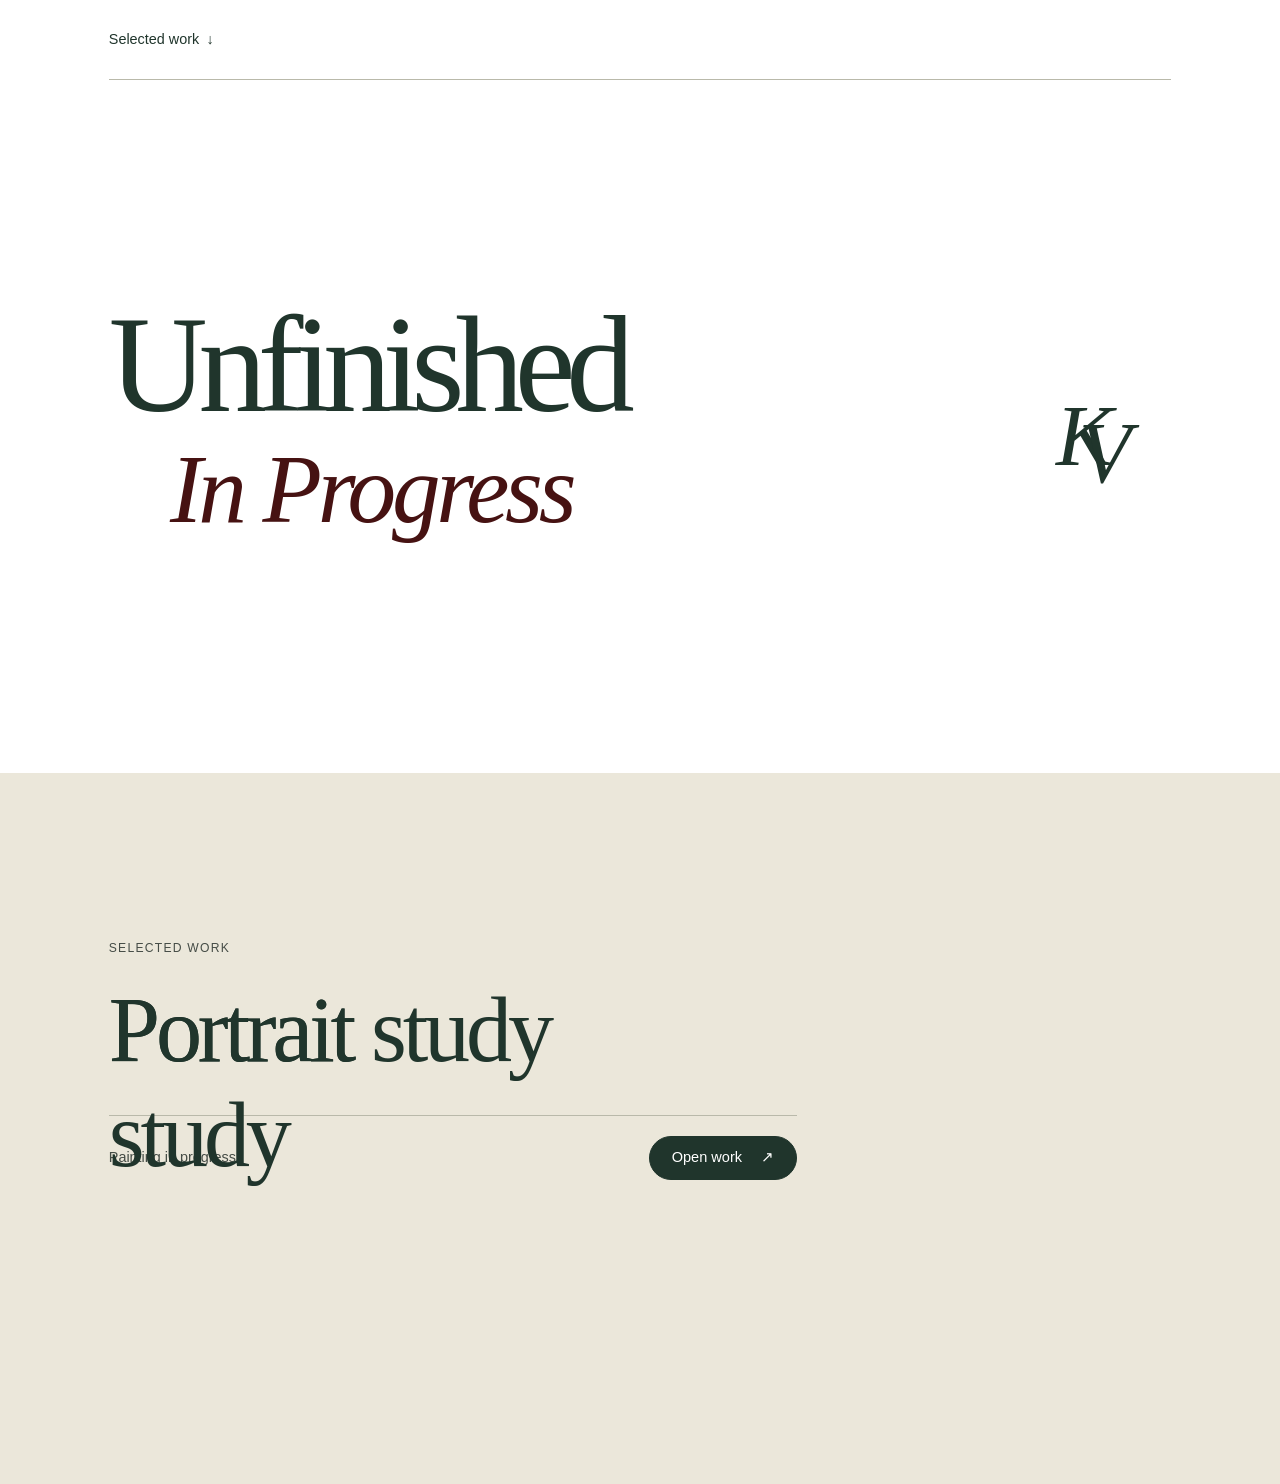
==== exhibit.html @ 069b5e0a "update" ====
<!doctype html>
<html lang="en" class="gallery-page">
<head>
  <meta charset="utf-8">
  <meta name="viewport" content="width=device-width, initial-scale=1">
  <link rel="stylesheet" href="style.css">
  <title>Exhibition · Unfinished / In Progress</title>
</head>
<body>
  <header class="site-bar page-width">
    
    <nav aria-label="Exhibition">
      <a href="#selected">Selected work <span aria-hidden="true">↓</span></a>
    </nav>
  </header>

  <main>
    <section class="gallery-intro page-width" aria-labelledby="show-title">
      <div>
        <h1 id="show-title" class="exhibit-title">
          <span class="unfinished-word">Unfinished</span><span class="sr-only"> / </span>
          <em class="script">In Progress</em>
        </h1>
      </div>

      <figure class="artist-portrait">
        <!-- Once the drawing is in images/, uncomment the next line. -->
        <!-- <img src="images/self-portrait.png" alt="Self-portrait drawing by Kevin Vasquez"> -->
        <figcaption>
          <span class="plate-initials script" role="img" aria-label="KV, Kevin Vasquez">K<span>V</span></span>
        </figcaption>
      </figure>
    </section>

    <section id="selected" class="selected-work" aria-labelledby="work-title">
      <div class="page-width">
        <p class="eyebrow">Selected work</p>
        <!-- The first span always reserves the correct width and is read aloud once.
             The second span is the moving layer. Keep both versions of the words in sync. -->
        <h2 id="work-title" class="gather">
          <span class="typeset">Portrait study</span>
          <span class="loose-type" aria-hidden="true"><span class="word"><i>P</i><i>o</i><i>r</i><i>t</i><i>r</i><i>a</i><i>i</i><i>t</i></span> <span class="word"><i>s</i><i>t</i><i>u</i><i>d</i><i>y</i></span></span>
        </h2>
        <div class="work-entry">
          <p>Painting in progress</p>
          <a class="action" href="portrait.html">Open work <span aria-hidden="true">↗</span></a>
        </div>
      </div>
    </section>
  </main>
</body>
</html>
---- style.css ----
/* 1. Gallery materials and shared type */
:root {
  --paper: #ffffff;
  --mat: #ebe7da;
  --ink: #20352c;
  --muted: #454c46;
  --wine: #461212;
  --rule: #b9b9aa;
  --serif: "Times New Roman", Times, serif;
  --sans: -apple-system, BlinkMacSystemFont, "Segoe UI", Arial, sans-serif;
  --time: 1.85s;
  --hold: 0.95s;
}
* { box-sizing: border-box; }
html { color-scheme: light; }
body {
  margin: 0;
  background: var(--paper);
  color: var(--ink);
  font: 1rem/1.5 var(--sans);
}
a { color: inherit; text-underline-offset: .22em; }
button, input { font: inherit; }
a:focus-visible, button:focus-visible {
  outline: 2px solid currentColor;
  outline-offset: 5px;
}
h1, h2, p { margin: 0; }
h1, h2 { font-family: var(--serif); font-weight: 400; }
.script {
  font-family: "Snell Roundhand", "Edwardian Script ITC", "Monotype Corsiva", "Segoe Script", "Apple Chancery",
               "URW Chancery L", "Z003", "Times New Roman", serif;
  font-weight: 400;
  font-style: italic;
  font-synthesis: none;
}
.sr-only {
  position: absolute;
  width: 1px;
  height: 1px;
  margin: -1px;
  overflow: hidden;
  clip-path: inset(50%);
  white-space: nowrap;
}
.page-width { width: min(83%, 72rem); margin-inline: auto; }
.site-bar {
  min-height: 5rem;
  display: flex;
  justify-content: space-between;
  align-items: center;
  gap: 1rem;
  border-bottom: 1px solid var(--rule);
  font-size: .9rem;
}
.site-bar a, .quiet-link {
  min-height: 44px;
  display: inline-flex;
  align-items: center;
  gap: .45rem;
  text-decoration: none;
}
.site-bar a:hover, .quiet-link:hover { text-decoration: underline; }
.artist-name { font-weight: 550; letter-spacing: -.025em; }
.eyebrow {
  font: 500 .76rem/1.5 var(--sans);
  letter-spacing: .1em;
  text-transform: uppercase;
}
.action {
  display: inline-flex;
  align-items: center;
  justify-content: center;
  gap: 1.2rem;
  min-height: 44px;
  padding: .62rem 1.35rem;
  border: 1px solid var(--ink);
  border-radius: 2rem;
  background: var(--ink);
  color: var(--paper);
  font-size: .91rem;
  text-decoration: none;
}
.action:hover { background: #304d3e; }
.action:focus-visible { outline-color: var(--wine); }
.quiet-link { width: fit-content; font-size: .84rem; }

/* 2. A shared percentage meter. Changing the integer moves the line and number together. */
@property --reading {
  syntax: "<integer>";
  inherits: true;
  initial-value: 0;
}
.meter {
  --reading: var(--stop);
  width: min(100%, 18rem);
}
.meter-label {
  display: flex;
  align-items: baseline;
  justify-content: space-between;
  gap: 1.2rem;
  margin-bottom: .6rem;
  font-size: .875rem;
}
.number { font-family: ui-monospace, Consolas, monospace; font-variant-numeric: tabular-nums; }
.number::after {
  counter-reset: reading var(--reading);
  content: counter(reading) "%";
}
.track { height: 2px; background: var(--track-color, var(--rule)); }
.track > span {
  display: block;
  width: calc(var(--reading) * 1%);
  height: 100%;
  background: currentColor;
}
@keyframes count-up {
  from { --reading: 0; }
  to   { --reading: var(--stop); }
}
@media (prefers-reduced-motion: no-preference) {
  .gallery-page { scroll-behavior: smooth; }
  .meter { animation: count-up var(--time) cubic-bezier(.22,.62,.34,1) both; }
}

/* 3. The entrance. The actual page change is in index.html. */
.entrance-page { background: #20312a; color: var(--paper); }
.entrance {
  --track-color: #6d766a;
  min-height: 100vh;
  min-height: 100svh;
  display: grid;
  place-content: center;
  justify-items: center;
  row-gap: clamp(2.4rem, 9vh, 6rem);
  padding: 2rem 1.25rem;
  text-align: center;
}
.entrance-title .fleuron {
  display: block;
  margin-bottom: 1.45rem;
  color: #d2aeb1;
  font: 2.35rem/1 var(--serif);
}
.entrance h1 { font-size: clamp(3.65rem, 8vw, 7rem); line-height: .91; letter-spacing: -.056em; }
.entrance h1 .script {
  display: block;
  color: #ddbcc0;
  margin-top: .12em;
  font-size: .66em;
  letter-spacing: -.025em;
}
.entrance-status { width: min(15.5rem, 80vw); }
.entrance-status .quiet-link { margin-top: .85rem; color: #deded1; }

/* 4. The exhibition wall and pointed-arch bookplate. */
.gallery-intro {
  display: grid;
  grid-template-columns: minmax(0, 1fr) auto;
  gap: clamp(1rem, 6vw, 6rem);
  align-items: center;
  min-height: 77vh;
  min-height: 77svh;
  padding-block: clamp(3rem, 8vw, 7rem);
}
.exhibit-title {
  font-size: clamp(3.65rem, 10.7vw, 9.5rem);
  letter-spacing: -.067em;
  line-height: .88;
}
.exhibit-title .script {
  display: block;
  color: var(--wine);
  width: fit-content;
  margin: .05em 0 0 .63em;
  font-size: .71em;
  line-height: 1.2;
  letter-spacing: -.044em;
}

.bookplate::before, .bookplate::after {
  content: "";
  position: absolute;
  clip-path: var(--arch);
}

.bookplate::after  { z-index: -1; inset: 1.5px; background: var(--paper); }
.plate-initials { position: relative; top: .12em; font-size: clamp(4rem, 6.7vw, 6rem); line-height: 2; }
.plate-initials > span { margin-left: -.4em; position: relative; top: .2em; }
.selected-work {
  background: var(--mat);
  min-height: 79vh;
  min-height: 79svh;
  padding-block: clamp(5rem, 13vw, 11rem);
}
.selected-work .eyebrow { color: var(--muted); }
.work-entry {
  width: min(100%, 43rem);
  display: flex;
  align-items: center;
  justify-content: space-between;
  gap: 1rem;
  padding-top: 1.2rem;
  border-top: 1px solid var(--rule);
}
.work-entry p { font-size: .9rem; color: var(--muted); }

/* 5. Each letter moves to its own typeset position. The real title holds the space. */
.gather {
  position: relative;
  width: fit-content;
  max-width: 100%;
  margin: 1.3rem 0 2rem;
  font-size: clamp(2.7rem, 7.2vw, 6.7rem);
  line-height: 1.14;
  letter-spacing: -.045em;
}
.loose-type { display: none; }
.word { white-space: nowrap; }
.word i {
  --x: -.33em;
  --y: -.34em;
  --turn: -12deg;
  --end: 33%;
  display: inline-block;
  font-style: normal;
}
.word i:nth-child(2n) { --x: .15em; --y: .25em; --turn: 9deg; --end: 37%; }
.word i:nth-child(3n) { --x: .42em; --y: -.42em; --turn: 16deg; --end: 40%; }
.word i:nth-child(4n) { --x: -.16em; --y: .36em; --turn: -8deg; --end: 35%; }
@keyframes set-letter {
  from { opacity: .48; transform: translate(var(--x), var(--y)) rotate(var(--turn)) scaleY(1.15); }
  to   { opacity: 1; transform: translate(0, 0) rotate(0deg) scaleY(1); }
}
@keyframes ink-in  { from { opacity: 0; } to { opacity: 1; } }
@keyframes ink-out { from { opacity: 1; } to { opacity: 0; } }
@supports (view-timeline-name: --wall-title) and (animation-range: entry 0% cover 42%) {
  @media (prefers-reduced-motion: no-preference) {
    .gather { view-timeline-name: --wall-title; view-timeline-axis: block; }
    .loose-type { display: block; position: absolute; inset: 0; pointer-events: none; user-select: none; }
    .gather i, .gather .typeset, .gather .loose-type {
      animation-duration: 1ms;
      animation-timing-function: linear;
      animation-fill-mode: both;
      animation-timeline: --wall-title;
    }
    .gather i {
      animation-name: set-letter;
      animation-range: entry 0% cover var(--end);
    }
    .gather .typeset { animation-name: ink-in; animation-range: cover 40% cover 45%; }
    .gather .loose-type { animation-name: ink-out; animation-range: cover 40% cover 45%; }
  }
}
/* 6. The work has a separate loading attempt. The error waits until the meter stalls. */
.viewing-room {
  --time: 1.85s;
  --hold: .95s;
  min-height: calc(100vh - 5rem);
  min-height: calc(100svh - 5rem);
  display: grid;
  align-items: center;
  padding-block: clamp(2rem, 6vh, 4.5rem);
}
.attempt { display: grid; place-items: center; }
.attempt > * { grid-area: 1 / 1; }
.work-loading {
  display: none;
  width: min(100%, 18rem);
  justify-items: start;
  row-gap: 1.1rem;
}
.error-paper {
  width: min(100%, 34rem);
  padding: clamp(1.45rem, 5vw, 3.15rem);
  background: #fbf8ef;
  border: 1px solid #cfccbc;
  border-top: 2px solid var(--wine);
}
.error-label { color: var(--wine); }
.error-paper h2 {
  margin: 1.3rem 0 1.2rem;
  font-size: clamp(2.25rem, 4.4vw, 3.8rem);
  line-height: 1.02;
  letter-spacing: -.05em;
}
.error-paper h2 span { white-space: nowrap; }
.statement-copy { max-width: 43ch; font-family: var(--serif); font-size: 1.18rem; line-height: 1.48; }
.work-info { margin-top: 1.25rem; font-size: .84rem; color: var(--muted); }
.retry { margin-top: 1.6rem; }
@keyframes show-error {
  from { visibility: hidden; opacity: 0; transform: translateY(5px); }
  to   { visibility: visible; opacity: 1; transform: translateY(0); }
}
@keyframes dismiss-meter {
  from { visibility: visible; opacity: 1; }
  to   { visibility: hidden; opacity: 0; }
}
@media (prefers-reduced-motion: no-preference) {
  .work-loading {
    display: grid;
    animation: dismiss-meter .15s ease calc(var(--time) + var(--hold)) both;
  }
  .error-paper:not(:target) {
    animation: show-error .28s ease calc(var(--time) + var(--hold) + .15s) both;
  }
}
/* Also used when someone returns to read the statement after Retry. */
#statement:target + .work-loading { display: none; }

/* 7. Retry changes the URL fragment. CSS reveals the image in staggered pieces. */
.recovered { display: none; scroll-margin-block-start: 2rem; }
#artwork:target { display: block; }
#artwork:target ~ .attempt { display: none; }
.recovered-layout {
  display: grid;
  grid-template-columns: minmax(11rem, .8fr) minmax(0, 1.5fr);
  margin: 0;
  gap: clamp(2rem, 5vw, 5rem);
  align-items: center;
}
.wall-label { max-width: 17rem; }
.wall-label h2 { margin: .9rem 0 1.2rem; font-size: clamp(2.2rem, 4.8vw, 4.6rem); letter-spacing: -.05em; line-height: .96; }
.fragment-hint { color: var(--muted); font-size: .9rem; }
.wall-label .quiet-link { display: flex; text-decoration: underline; }
.wall-label a { margin-top: 1rem; }
.wall-label button { background: transparent; border: 0; padding: 0; color: inherit; cursor: pointer; }
.framed-art {
  display: grid;
  place-items: center;
  min-width: 0;
  padding: clamp(.9rem, 3vw, 2.4rem);
  background: var(--mat);
}
.image-stage { position: relative; width: min(100%, 48vh, 29rem); }
.image-stage > img { display: block; width: 100%; height: auto; }
.tiles {
  display: grid;
  position: absolute;
  inset: 0;
  grid-template-columns: 30% 44% 26%;
  grid-template-rows: 54% 46%;
}
.tile { position: relative; min-width: 0; }
.tile input {
  display: block;
  position: absolute;
  z-index: 1;
  inset: 0;
  margin: 0;
  width: 100%;
  height: 100%;
  opacity: 0;
  cursor: pointer;
}
.tile::before, .cover { position: absolute; inset: 0; pointer-events: none; }
.cover {
  opacity: 0;
  display: grid;
  place-content: center;
  background: var(--mat);
  color: var(--muted);
  font-size: .76rem;
}
.tile input:checked + .cover { opacity: 1; }
.tile input:checked + .cover::after { content: "Reveal"; }
.tile:focus-within { z-index: 1; outline: 2px solid var(--paper); outline-offset: -5px; box-shadow: inset 0 0 0 7px var(--wine); }
@keyframes lift-paper {
  from { clip-path: inset(0 0 0 0); }
  to   { clip-path: inset(0 0 100% 0); }
}
@media (prefers-reduced-motion: no-preference) {
  #artwork:target .tile::before {
    content: "";
    background: var(--mat);
    animation: lift-paper .92s cubic-bezier(.4,0,.25,1) var(--wait) both;
  }
  .cover { transition: opacity .25s ease; }
}

@media (max-width: 650px) {
  .page-width { width: 88%; }
  .site-bar { min-height: 4rem; }
  .gallery-intro { min-height: 76svh; grid-template-columns: 1fr; gap: 1.9rem; align-content: center; }
  .exhibit-title { font-size: clamp(3.6rem, 13.9vw, 5.6rem); }
  .intro-line { margin-top: 1.6rem; }
  .bookplate { width: 4.25rem; justify-self: end; transform: none; }
  .plate-initials { font-size: 2.35rem; }
  .plate-flower { font-size: .85rem; }
  .selected-work { min-height: 76svh; padding-block: 5rem; }
  .work-entry { gap: .8rem; flex-wrap: wrap; }
  .viewing-room { min-height: calc(100svh - 4rem); }
  .recovered-layout { grid-template-columns: 1fr; gap: 1.4rem; }
  .framed-art { grid-row: 1; }
  .image-stage { width: min(100%, 24rem); }
  .wall-label { max-width: 30rem; }
  .wall-label h2 { margin: .3rem 0 .7rem; }
  .wall-label .quiet-link { display: inline-flex; margin: .5rem 1.1rem 0 0; }
}
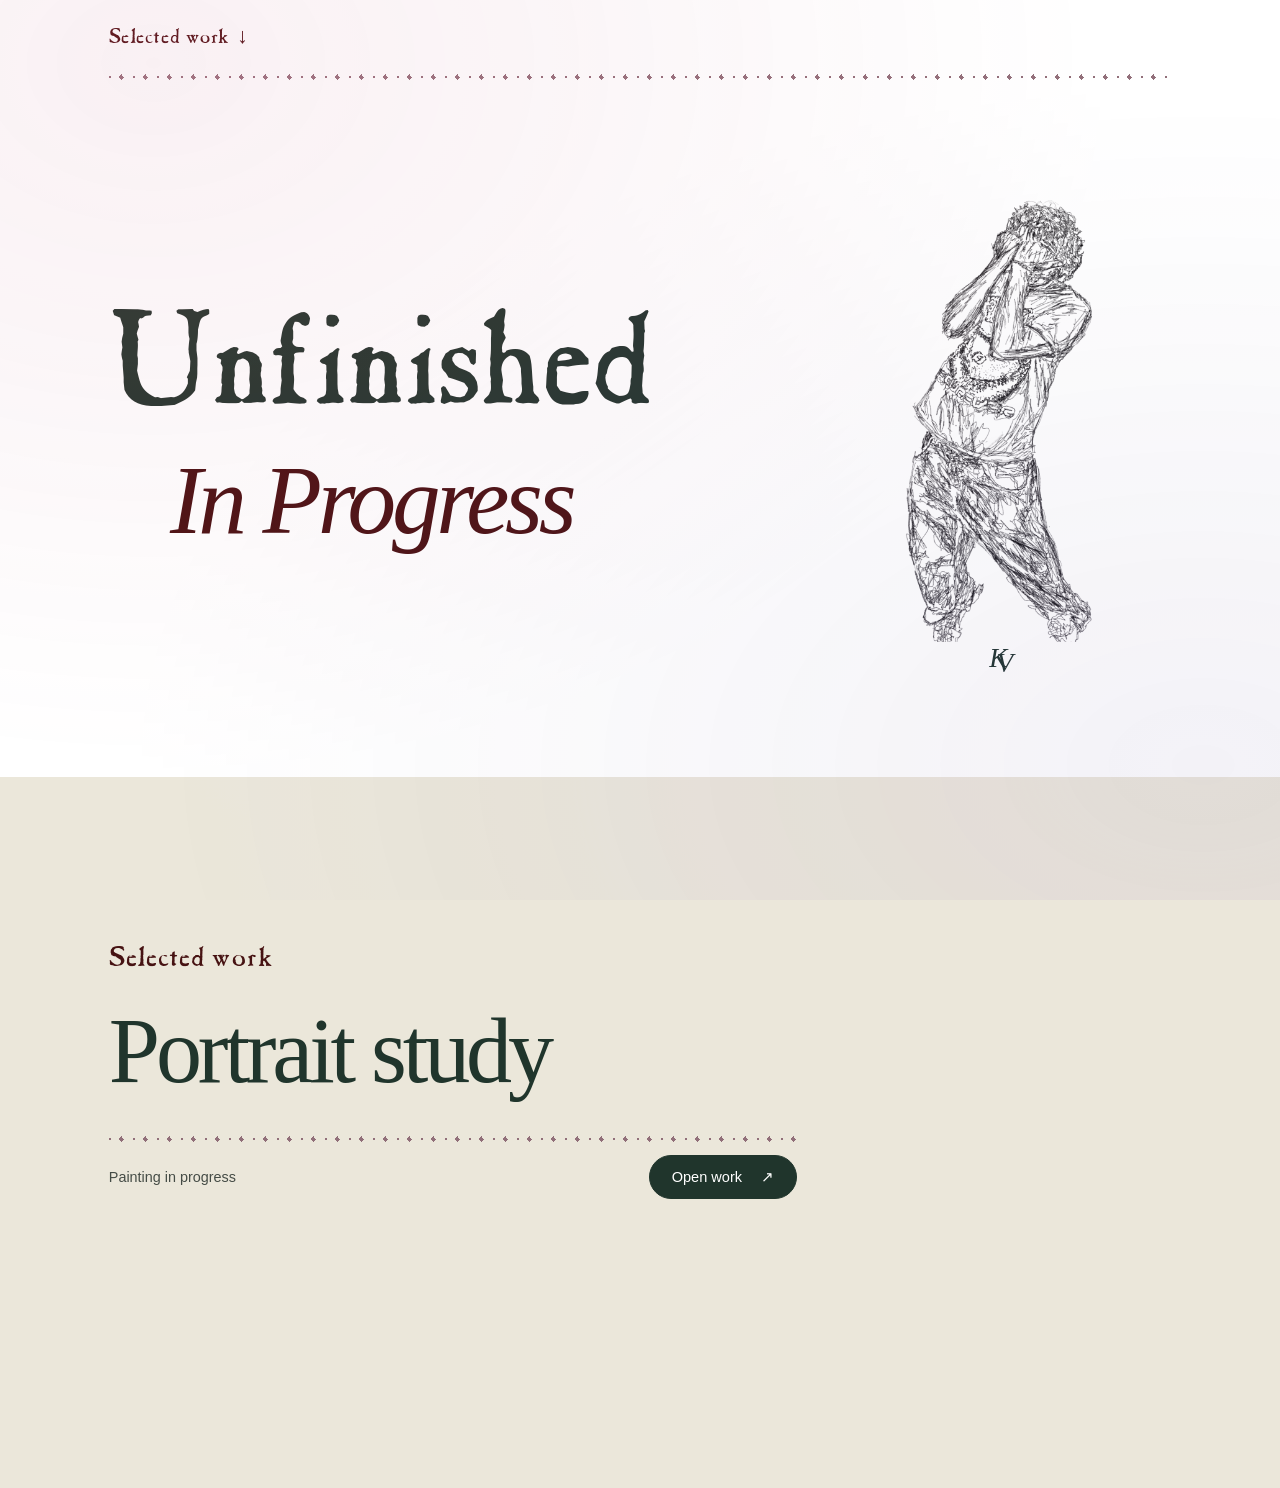
==== commit 33febe90: "kev" ====
--- a/exhibit.html
+++ b/exhibit.html
@@ -10,7 +10,7 @@
   <header class="site-bar page-width">
     
     <nav aria-label="Exhibition">
-      <a href="#selected">Selected work <span aria-hidden="true">↓</span></a>
+      <a class="selected-type" href="#selected"><span><span class="scramble-word"><span class="scramble-text">Selected</span><span class="scramble-echo" aria-hidden="true" data-mix="ecedlteS" data-near="Seletced"></span></span> <span class="scramble-word"><span class="scramble-text">work</span><span class="scramble-echo" aria-hidden="true" data-mix="rkwo" data-near="wokr"></span></span></span> <span aria-hidden="true">↓</span></a>
     </nav>
   </header>
 
@@ -18,32 +18,29 @@
     <section class="gallery-intro page-width" aria-labelledby="show-title">
       <div>
         <h1 id="show-title" class="exhibit-title">
-          <span class="unfinished-word">Unfinished</span><span class="sr-only"> / </span>
-          <em class="script">In Progress</em>
+          <span class="unfinished-word"><span class="scramble-word"><span class="scramble-text">Unfinished</span><span class="scramble-echo" aria-hidden="true" data-mix="nUifnsihed" data-near="Unfinisehd"></span></span></span><span class="sr-only"> / </span>
+          <em class="script"><span class="scramble-word"><span class="scramble-text">In</span><span class="scramble-echo" aria-hidden="true" data-mix="nI" data-near="In"></span></span> <span class="scramble-word"><span class="scramble-text">Progress</span><span class="scramble-echo" aria-hidden="true" data-mix="rPgoress" data-near="Progerss"></span></span></em>
         </h1>
       </div>
 
       <figure class="artist-portrait">
-        <!-- Once the drawing is in images/, uncomment the next line. -->
-        <!-- <img src="images/self-portrait.png" alt="Self-portrait drawing by Kevin Vasquez"> -->
+        <div class="drawing-window">
+          <img src="images/self-portrait.png" width="1536" height="2048"
+               alt="Kevin Vasquez drawn standing with both hands covering his face.">
+        </div>
         <figcaption>
           <span class="plate-initials script" role="img" aria-label="KV, Kevin Vasquez">K<span>V</span></span>
         </figcaption>
       </figure>
     </section>
 
-    <section id="selected" class="selected-work" aria-labelledby="work-title">
+    <section id="selected" class="selected-work scroll-words" aria-labelledby="work-title">
       <div class="page-width">
-        <p class="eyebrow">Selected work</p>
-        <!-- The first span always reserves the correct width and is read aloud once.
-             The second span is the moving layer. Keep both versions of the words in sync. -->
-        <h2 id="work-title" class="gather">
-          <span class="typeset">Portrait study</span>
-          <span class="loose-type" aria-hidden="true"><span class="word"><i>P</i><i>o</i><i>r</i><i>t</i><i>r</i><i>a</i><i>i</i><i>t</i></span> <span class="word"><i>s</i><i>t</i><i>u</i><i>d</i><i>y</i></span></span>
-        </h2>
+        <p class="eyebrow selected-type"><span class="scramble-word"><span class="scramble-text">Selected</span><span class="scramble-echo" aria-hidden="true" data-mix="ecedlteS" data-near="Seletced"></span></span> <span class="scramble-word"><span class="scramble-text">work</span><span class="scramble-echo" aria-hidden="true" data-mix="rkwo" data-near="wokr"></span></span></p>
+        <h2 id="work-title" class="gather"><span class="scramble-word"><span class="scramble-text">Portrait</span><span class="scramble-echo" aria-hidden="true" data-mix="trPorait" data-near="Portarit"></span></span> <span class="scramble-word"><span class="scramble-text">study</span><span class="scramble-echo" aria-hidden="true" data-mix="tusdy" data-near="stduy"></span></span></h2>
         <div class="work-entry">
-          <p>Painting in progress</p>
-          <a class="action" href="portrait.html">Open work <span aria-hidden="true">↗</span></a>
+          <p><span class="scramble-word"><span class="scramble-text">Painting</span><span class="scramble-echo" aria-hidden="true" data-mix="ntaniPgi" data-near="aPinting"></span></span> <span class="scramble-word"><span class="scramble-text">in</span><span class="scramble-echo" aria-hidden="true" data-mix="ni" data-near="in"></span></span> <span class="scramble-word"><span class="scramble-text">progress</span><span class="scramble-echo" aria-hidden="true" data-mix="rpeosrgs" data-near="rpogress"></span></span></p>
+          <a class="action" href="portrait.html"><span><span class="scramble-word"><span class="scramble-text">Open</span><span class="scramble-echo" aria-hidden="true" data-mix="nOpe" data-near="pOen"></span></span> <span class="scramble-word"><span class="scramble-text">work</span><span class="scramble-echo" aria-hidden="true" data-mix="rkwo" data-near="wokr"></span></span></span> <span aria-hidden="true">↗</span></a>
         </div>
       </div>
     </section>
--- a/style.css
+++ b/style.css
@@ -1,5 +1,20 @@
+/* The title font sits inside the fonts folder beside this stylesheet. */
+@font-face {
+  font-family: "Casablanca Antique";
+  src: url("fonts/cas_antn.ttf") format("truetype");
+  font-weight: 400;
+  font-style: normal;
+  font-display: swap;
+}
+
 /* 1. Gallery materials and shared type */
 :root {
+  --divider-step: 24px;
+  --divider-ink: #916f79;
+  --selected-font: "Casablanca Antique", var(--serif);
+  --hero-time: 2s;
+  --scramble-time: 900ms;
+  --light-strength: .36;
   --paper: #ffffff;
   --mat: #ebe7da;
   --ink: #20352c;
@@ -12,8 +27,9 @@
   --hold: 0.95s;
 }
 * { box-sizing: border-box; }
-html { color-scheme: light; }
+html { color-scheme: light; background: var(--paper); }
 body {
+  isolation: isolate;
   margin: 0;
   background: var(--paper);
   color: var(--ink);
@@ -27,6 +43,11 @@
 }
 h1, h2, p { margin: 0; }
 h1, h2 { font-family: var(--serif); font-weight: 400; }
+.unfinished-word {
+  font-family: "Casablanca Antique", var(--serif);
+  font-weight: 400;
+  letter-spacing: -.02em;
+}
 .script {
   font-family: "Snell Roundhand", "Edwardian Script ITC", "Monotype Corsiva", "Segoe Script", "Apple Chancery",
                "URW Chancery L", "Z003", "Times New Roman", serif;
@@ -50,7 +71,7 @@
   justify-content: space-between;
   align-items: center;
   gap: 1rem;
-  border-bottom: 1px solid var(--rule);
+  position: relative;
   font-size: .9rem;
 }
 .site-bar a, .quiet-link {
@@ -154,11 +175,11 @@
 .entrance-status { width: min(15.5rem, 80vw); }
 .entrance-status .quiet-link { margin-top: .85rem; color: #deded1; }
 
-/* 4. The exhibition wall and pointed-arch bookplate. */
+/* 4. The exhibition title and the artist's drawing share the opening screen. */
 .gallery-intro {
   display: grid;
-  grid-template-columns: minmax(0, 1fr) auto;
-  gap: clamp(1rem, 6vw, 6rem);
+  grid-template-columns: minmax(0, 1fr) 32%;
+  gap: clamp(.8rem, 3.8vw, 3.75rem);
   align-items: center;
   min-height: 77vh;
   min-height: 77svh;
@@ -179,22 +200,42 @@
   letter-spacing: -.044em;
 }
 
-.bookplate::before, .bookplate::after {
-  content: "";
-  position: absolute;
-  clip-path: var(--arch);
-}
-
-.bookplate::after  { z-index: -1; inset: 1.5px; background: var(--paper); }
-.plate-initials { position: relative; top: .12em; font-size: clamp(4rem, 6.7vw, 6rem); line-height: 2; }
-.plate-initials > span { margin-left: -.4em; position: relative; top: .2em; }
+.artist-portrait { width: 100%; margin: 0; display: grid; justify-items: center; }
+.drawing-window { position: relative; width: min(100%, 17rem, 24svh); aspect-ratio: 696 / 1480; overflow: hidden; }
+.drawing-window img {
+  display: block; position: absolute; width: 220.69%; height: auto;
+  left: -48.28%; top: -38.38%;
+}
+.plate-initials { display: inline-block; position: relative; font-size: 1.7rem; line-height: 1.2; }
+.plate-initials > span { position: relative; top: .18em; margin-left: -.4em; }
+@keyframes gallery-arrival {
+  from { opacity: 0; transform: translateY(.6rem); }
+  to { opacity: 1; transform: none; }
+}
+@media (prefers-reduced-motion: no-preference) {
+  .gallery-intro .exhibit-title, .artist-portrait { animation: gallery-arrival var(--hero-time) ease-out both; }
+}
 .selected-work {
   background: var(--mat);
   min-height: 79vh;
   min-height: 79svh;
   padding-block: clamp(5rem, 13vw, 11rem);
 }
-.selected-work .eyebrow { color: var(--muted); }
+.selected-type, .selected-work .selected-type {
+  font: 400 1.35rem/1.2 var(--selected-font); letter-spacing: .025em;
+  color: var(--wine); text-transform: none;
+}
+.selected-work .selected-type { font-size: clamp(1.45rem, 2.3vw, 2rem); }
+.site-bar::after, .work-entry::before {
+  content: ""; position: absolute; inset-inline: 0; height: 6px; pointer-events: none;
+  color: var(--divider-ink);
+  background:
+    conic-gradient(from 135deg at 50% 0%, currentColor 90deg, transparent 0) 0 top / var(--divider-step) 3px repeat-x,
+    conic-gradient(from -45deg at 50% 100%, currentColor 90deg, transparent 0) 0 bottom / var(--divider-step) 3px repeat-x,
+    radial-gradient(circle at 1px 50%, currentColor .8px, transparent 1.1px) 0 center / var(--divider-step) 100% repeat-x;
+}
+.site-bar::after { bottom: 0; }
+.work-entry::before { top: 0; }
 .work-entry {
   width: min(100%, 43rem);
   display: flex;
@@ -202,13 +243,12 @@
   justify-content: space-between;
   gap: 1rem;
   padding-top: 1.2rem;
-  border-top: 1px solid var(--rule);
+  position: relative;
 }
 .work-entry p { font-size: .9rem; color: var(--muted); }
 
-/* 5. Each letter moves to its own typeset position. The real title holds the space. */
+/* 5. Scrambled type. The real word reserves its width and supplies its reading order. */
 .gather {
-  position: relative;
   width: fit-content;
   max-width: 100%;
   margin: 1.3rem 0 2rem;
@@ -216,47 +256,110 @@
   line-height: 1.14;
   letter-spacing: -.045em;
 }
-.loose-type { display: none; }
-.word { white-space: nowrap; }
-.word i {
-  --x: -.33em;
-  --y: -.34em;
-  --turn: -12deg;
-  --end: 33%;
+.scramble-word {
+  --from-x: -.13em;
+  position: relative;
   display: inline-block;
-  font-style: normal;
-}
-.word i:nth-child(2n) { --x: .15em; --y: .25em; --turn: 9deg; --end: 37%; }
-.word i:nth-child(3n) { --x: .42em; --y: -.42em; --turn: 16deg; --end: 40%; }
-.word i:nth-child(4n) { --x: -.16em; --y: .36em; --turn: -8deg; --end: 35%; }
-@keyframes set-letter {
-  from { opacity: .48; transform: translate(var(--x), var(--y)) rotate(var(--turn)) scaleY(1.15); }
-  to   { opacity: 1; transform: translate(0, 0) rotate(0deg) scaleY(1); }
-}
-@keyframes ink-in  { from { opacity: 0; } to { opacity: 1; } }
-@keyframes ink-out { from { opacity: 1; } to { opacity: 0; } }
-@supports (view-timeline-name: --wall-title) and (animation-range: entry 0% cover 42%) {
-  @media (prefers-reduced-motion: no-preference) {
-    .gather { view-timeline-name: --wall-title; view-timeline-axis: block; }
-    .loose-type { display: block; position: absolute; inset: 0; pointer-events: none; user-select: none; }
-    .gather i, .gather .typeset, .gather .loose-type {
+  white-space: nowrap;
+}
+.scramble-word:nth-child(even) { --from-x: .15em; }
+.scramble-text { display: inline-block; }
+.scramble-echo { display: none; }
+
+@keyframes settle-word {
+  0%, 45% { opacity: 0; transform: translateY(.08em); }
+  79% { opacity: 1; }
+  100% { opacity: 1; transform: none; }
+}
+@keyframes shuffle-word {
+  0% {
+    content: attr(data-mix);
+    opacity: .72;
+    transform: translate(var(--from-x), -.12em) skewX(-6deg);
+  }
+  29% {
+    content: attr(data-mix);
+    opacity: .82;
+    transform: translate(.03em, .035em) skewX(2deg);
+  }
+  30%, 48% { content: attr(data-near); opacity: .84; transform: translateY(-.025em); }
+  72%, 100% { content: attr(data-near); opacity: 0; transform: none; }
+}
+@media (prefers-reduced-motion: no-preference) {
+  .scramble-echo {
+    position: absolute;
+    inset-block-start: 0;
+    inset-inline-start: 0;
+    display: block;
+    pointer-events: none;
+    user-select: none;
+  }
+  .scramble-echo::before { content: attr(data-mix); display: inline-block; opacity: 0; }
+  .scramble-text, .scramble-echo::before {
+    animation-duration: var(--scramble-time);
+    animation-delay: var(--word-wait, 0s);
+    animation-timing-function: linear;
+    animation-fill-mode: forwards;
+  }
+  .scramble-text { animation-name: settle-word; }
+  .scramble-echo::before { animation-name: shuffle-word; }
+
+  /* Where view timelines are supported, lower text resolves as it crosses the edge. */
+  @supports (animation-timeline: view()) and (animation-range: entry 0% entry 100%) {
+    :where(.scroll-words) .scramble-word { view-timeline: --word-view block; }
+    :where(.scroll-words) .scramble-text,
+    :where(.scroll-words) .scramble-echo::before {
+      animation-timeline: --word-view;
+      animation-range: entry 0% entry 100%;
       animation-duration: 1ms;
-      animation-timing-function: linear;
-      animation-fill-mode: both;
-      animation-timeline: --wall-title;
+      animation-delay: 0s;
     }
-    .gather i {
-      animation-name: set-letter;
-      animation-range: entry 0% cover var(--end);
+  }
+
+  /* A viewport trigger starts a timed animation that finishes even if the visitor stops scrolling. */
+  @supports (timeline-trigger: --word-in view() entry 0% exit 100%) and (trigger-scope: --word-in) and (animation-trigger: --word-in play-once) {
+    :where(.scroll-words) .scramble-word {
+      timeline-trigger: --word-in view() entry 0% exit 100%;
+      trigger-scope: --word-in;
     }
-    .gather .typeset { animation-name: ink-in; animation-range: cover 40% cover 45%; }
-    .gather .loose-type { animation-name: ink-out; animation-range: cover 40% cover 45%; }
-  }
-}
+    :where(.scroll-words) .scramble-text,
+    :where(.scroll-words) .scramble-echo::before {
+      animation-timeline: auto;
+      animation-range: normal;
+      animation-duration: var(--scramble-time);
+      animation-trigger: --word-in play-once;
+    }
+  }
+}
+
+/* A translucent wash is visible on white paper. The second layer blends with the ink and painting. */
+body::before, body::after {
+  content: "";
+  position: fixed;
+  inset: 0;
+  pointer-events: none;
+  opacity: var(--light-strength);
+}
+body::before {
+  z-index: 10;
+  background:
+    radial-gradient(ellipse at 12% 7%, rgb(181 82 115 / 25%), transparent 60%),
+    radial-gradient(ellipse at 94% 85%, rgb(88 72 132 / 20%), transparent 63%);
+}
+body::after {
+  z-index: 11;
+  background:
+    radial-gradient(ellipse at 12% 7%, #f1aabe, transparent 64%),
+    radial-gradient(ellipse at 94% 85%, #9b8cbd, transparent 67%);
+  mix-blend-mode: soft-light;
+}
+@media (forced-colors: active), print {
+  body::before, body::after, .scramble-echo { display: none; }
+  .scramble-text { animation: none; }
+}
+
 /* 6. The work has a separate loading attempt. The error waits until the meter stalls. */
 .viewing-room {
-  --time: 1.85s;
-  --hold: .95s;
   min-height: calc(100vh - 5rem);
   min-height: calc(100svh - 5rem);
   display: grid;
@@ -264,77 +367,84 @@
   padding-block: clamp(2rem, 6vh, 4.5rem);
 }
 .attempt { display: grid; place-items: center; }
-.attempt > * { grid-area: 1 / 1; }
-.work-loading {
-  display: none;
-  width: min(100%, 18rem);
-  justify-items: start;
-  row-gap: 1.1rem;
-}
-.error-paper {
-  width: min(100%, 34rem);
-  padding: clamp(1.45rem, 5vw, 3.15rem);
-  background: #fbf8ef;
-  border: 1px solid #cfccbc;
-  border-top: 2px solid var(--wine);
-}
-.error-label { color: var(--wine); }
-.error-paper h2 {
-  margin: 1.3rem 0 1.2rem;
-  font-size: clamp(2.25rem, 4.4vw, 3.8rem);
-  line-height: 1.02;
-  letter-spacing: -.05em;
-}
-.error-paper h2 span { white-space: nowrap; }
-.statement-copy { max-width: 43ch; font-family: var(--serif); font-size: 1.18rem; line-height: 1.48; }
-.work-info { margin-top: 1.25rem; font-size: .84rem; color: var(--muted); }
-.retry { margin-top: 1.6rem; }
-@keyframes show-error {
-  from { visibility: hidden; opacity: 0; transform: translateY(5px); }
-  to   { visibility: visible; opacity: 1; transform: translateY(0); }
-}
-@keyframes dismiss-meter {
-  from { visibility: visible; opacity: 1; }
-  to   { visibility: hidden; opacity: 0; }
-}
+.work-loading { display: none; width: min(100%, 22rem); gap: .8rem; justify-items: center; }
+.loading-frame {
+  position: relative; width: min(100%, 32vh, 18rem); aspect-ratio: 1080 / 1360;
+  overflow: hidden; background: var(--mat);
+}
+.blurred-print { width: 100%; height: 100%; object-fit: cover; filter: blur(10px); transform: scale(1.1); }
+.loader-disc {
+  position: absolute; left: 50%; top: 50%; transform: translate(-50%, -50%);
+  width: 3rem; height: 3rem; border-radius: 50%; background: #fbf8efe6; display: grid; place-items: center;
+}
+.loader-disc img { display: block; width: 2.25rem; height: 2.25rem; }
+.work-loading .meter { width: min(100%, 32vh, 18rem); }
+.boot-error {
+  position: fixed; inset: 0; z-index: 30; overflow: auto;
+  color: #c8debd; background-color: #050605;
+  background-image: repeating-linear-gradient(0deg, transparent 0 3px, #a5c6a207 3px 4px);
+  font-family: ui-monospace, Consolas, "Courier New", monospace;
+}
+.boot-log { max-width: 66rem; margin-inline: auto; padding: clamp(3rem, 17vh, 12rem) clamp(1.3rem, 7vw, 7rem) 3.5rem; }
+.boot-file { color: #9fae99; font-size: .9rem; }
+.boot-error h2 {
+  margin: .65em 0 .12em; font: 700 clamp(2.45rem, 8vw, 7rem)/1 ui-monospace, Consolas, monospace;
+  letter-spacing: -.07em; text-transform: uppercase; text-shadow: 1px 0 #9aba9280;
+}
+.boot-error h2::after { content: ""; display: inline-block; width: .24em; height: .71em; margin-left: .15em; background: currentColor; }
+@supports (background-clip: text) {
+  @media (forced-colors: none) {
+    .boot-error h2 {
+      color: transparent; text-shadow: none; background-clip: text;
+      background-image: repeating-linear-gradient(0deg, #9daa97 0 1px, #cce1c1 1px 4px);
+    }
+    .boot-error h2::after { background: #cce1c1; }
+  }
+}
+.boot-status { font-size: clamp(.95rem, 2vw, 1.15rem); }
+.boot-error:not(:target) { --word-wait: calc(var(--time) + var(--hold)); }
+.boot-statement { max-width: 52ch; margin: 2.1rem 0 1.1rem; color: #abbba4; font-size: .9rem; line-height: 1.7; }
+.retry, .boot-back { display: block; width: fit-content; padding-block: .7rem; }
+.retry { font-size: 1.13rem; text-decoration-thickness: 2px; }
+.retry::before { content: "> " / ""; }
+.boot-back { font-size: .8rem; color: #a3b49a; }
+@keyframes boot-on  { from { visibility: hidden; } to { visibility: visible; } }
+@keyframes boot-off { from { visibility: visible; } to { visibility: hidden; } }
 @media (prefers-reduced-motion: no-preference) {
-  .work-loading {
-    display: grid;
-    animation: dismiss-meter .15s ease calc(var(--time) + var(--hold)) both;
-  }
-  .error-paper:not(:target) {
-    animation: show-error .28s ease calc(var(--time) + var(--hold) + .15s) both;
-  }
-}
-/* Also used when someone returns to read the statement after Retry. */
+  .work-loading { display: grid; animation: boot-off 1ms steps(1,end) calc(var(--time) + var(--hold)) both; }
+  .boot-error:not(:target) { animation: boot-on 1ms steps(1,end) calc(var(--time) + var(--hold)) both; }
+}
 #statement:target + .work-loading { display: none; }
-
-/* 7. Retry changes the URL fragment. CSS reveals the image in staggered pieces. */
-.recovered { display: none; scroll-margin-block-start: 2rem; }
+/* Keep keyboard focus on the active screen; navigation is available inside each state. */
+.work-page:not(:has(#artwork:target)) > .site-bar { visibility: hidden; }
+@media (prefers-reduced-motion: no-preference) {
+  .work-page:not(:has(:target)) > .site-bar {
+    visibility: visible;
+    animation: boot-off 1ms steps(1,end) calc(var(--time) + var(--hold)) both;
+  }
+}
+.recovered { display: none; scroll-margin-block-start: 1rem; }
 #artwork:target { display: block; }
 #artwork:target ~ .attempt { display: none; }
+/* 7. The painting hangs at left; the start of the label sits below its top edge. */
 .recovered-layout {
-  display: grid;
-  grid-template-columns: minmax(11rem, .8fr) minmax(0, 1.5fr);
-  margin: 0;
-  gap: clamp(2rem, 5vw, 5rem);
-  align-items: center;
-}
-.wall-label { max-width: 17rem; }
-.wall-label h2 { margin: .9rem 0 1.2rem; font-size: clamp(2.2rem, 4.8vw, 4.6rem); letter-spacing: -.05em; line-height: .96; }
-.fragment-hint { color: var(--muted); font-size: .9rem; }
-.wall-label .quiet-link { display: flex; text-decoration: underline; }
-.wall-label a { margin-top: 1rem; }
-.wall-label button { background: transparent; border: 0; padding: 0; color: inherit; cursor: pointer; }
-.framed-art {
-  display: grid;
-  place-items: center;
-  min-width: 0;
-  padding: clamp(.9rem, 3vw, 2.4rem);
-  background: var(--mat);
-}
-.image-stage { position: relative; width: min(100%, 48vh, 29rem); }
+  display: grid; grid-template-columns: minmax(0, 1.28fr) minmax(0, .85fr);
+  gap: clamp(1.5rem, 6vw, 6rem); margin: 0; align-items: start;
+}
+.framed-art { display: grid; place-items: center; min-width: 0; padding: clamp(1rem, 3vw, 2.7rem); background: var(--mat); }
+.image-stage { position: relative; width: min(100%, 49vh, 32rem); }
 .image-stage > img { display: block; width: 100%; height: auto; }
+.wall-label { max-width: 30rem; min-width: 0; padding-block-start: clamp(1rem, 7vh, 5rem); }
+.label-credit { font-size: clamp(1.55rem, 2.5vw, 2.35rem); line-height: 1.15; color: var(--wine); }
+.label-medium { margin-top: .45rem; font-size: .8rem; letter-spacing: .065em; color: var(--muted); }
+.wall-label h2 {
+  margin: 1.1rem 0 1.4rem; font: 400 clamp(2.85rem, 5.7vw, 6rem)/.96 "Casablanca Antique", var(--serif);
+  letter-spacing: -.035em;
+}
+.statement-copy { max-width: 36ch; margin-left: clamp(0rem, 1.6vw, 1.6rem); font: 1.15rem/1.55 Baskerville, "Palatino Linotype", Palatino, var(--serif); }
+.fragment-hint { margin-top: 1.75rem; max-width: 36ch; font-size: .82rem; color: var(--muted); }
+.wall-label .quiet-link { margin-right: 1rem; text-decoration: underline; }
+.wall-label button { display: inline-flex; padding: 0; color: inherit; border: 0; background: transparent; cursor: pointer; text-decoration: underline; }
 .tiles {
   display: grid;
   position: absolute;
@@ -364,7 +474,8 @@
   font-size: .76rem;
 }
 .tile input:checked + .cover { opacity: 1; }
-.tile input:checked + .cover::after { content: "Reveal"; }
+.cover .scramble-word { display: none; }
+.tile input:checked + .cover .scramble-word { display: inline-block; }
 .tile:focus-within { z-index: 1; outline: 2px solid var(--paper); outline-offset: -5px; box-shadow: inset 0 0 0 7px var(--wine); }
 @keyframes lift-paper {
   from { clip-path: inset(0 0 0 0); }
@@ -382,19 +493,17 @@
 @media (max-width: 650px) {
   .page-width { width: 88%; }
   .site-bar { min-height: 4rem; }
-  .gallery-intro { min-height: 76svh; grid-template-columns: 1fr; gap: 1.9rem; align-content: center; }
-  .exhibit-title { font-size: clamp(3.6rem, 13.9vw, 5.6rem); }
+  .gallery-intro { min-height: 76svh; grid-template-columns: minmax(0, 1fr) 30%; gap: clamp(.6rem, 2.5vw, 1.15rem); align-content: center; }
+  .exhibit-title { font-size: clamp(2.2rem, 10.3vw, 4.75rem); }
   .intro-line { margin-top: 1.6rem; }
-  .bookplate { width: 4.25rem; justify-self: end; transform: none; }
-  .plate-initials { font-size: 2.35rem; }
-  .plate-flower { font-size: .85rem; }
+  .plate-initials { font-size: 1.35rem; }
   .selected-work { min-height: 76svh; padding-block: 5rem; }
   .work-entry { gap: .8rem; flex-wrap: wrap; }
   .viewing-room { min-height: calc(100svh - 4rem); }
   .recovered-layout { grid-template-columns: 1fr; gap: 1.4rem; }
   .framed-art { grid-row: 1; }
   .image-stage { width: min(100%, 24rem); }
-  .wall-label { max-width: 30rem; }
-  .wall-label h2 { margin: .3rem 0 .7rem; }
+  .wall-label { max-width: 30rem; padding-block-start: .6rem; }
+  .wall-label h2 { margin: .75rem 0 1rem; }
   .wall-label .quiet-link { display: inline-flex; margin: .5rem 1.1rem 0 0; }
 }
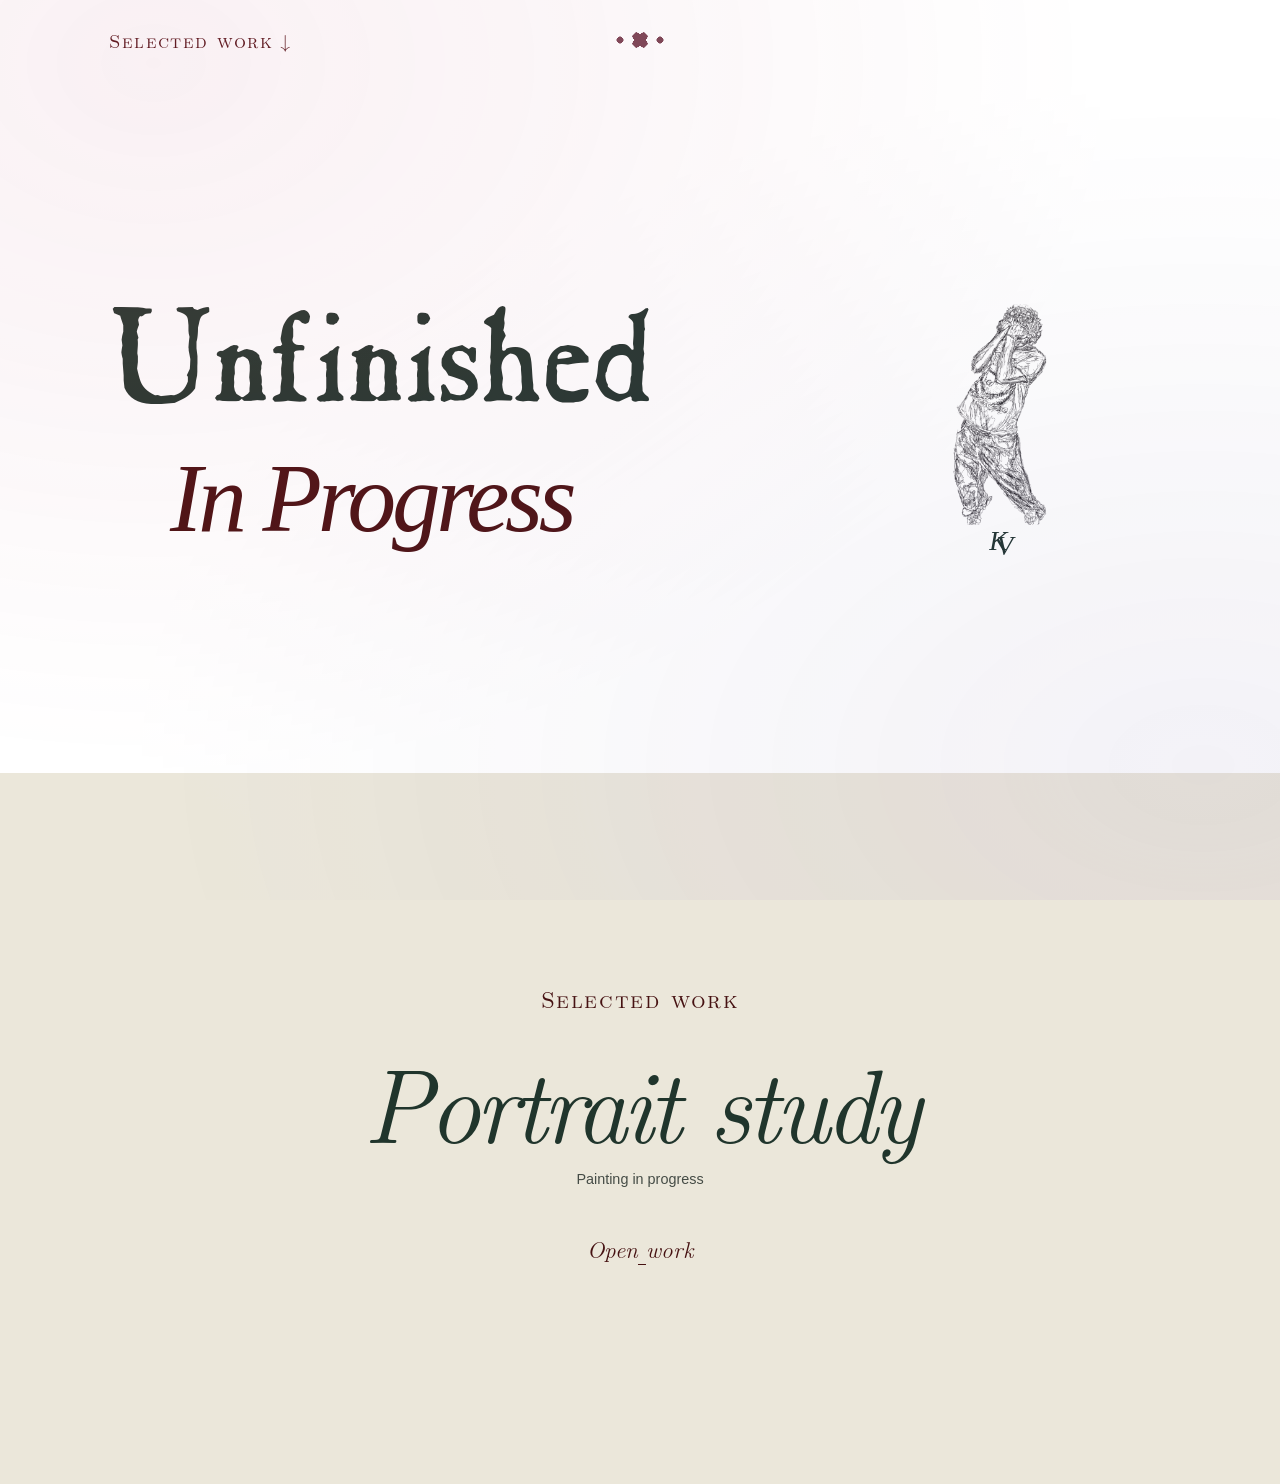
==== commit 671b069e: "update" ====
--- a/exhibit.html
+++ b/exhibit.html
@@ -4,10 +4,12 @@
   <meta charset="utf-8">
   <meta name="viewport" content="width=device-width, initial-scale=1">
   <link rel="stylesheet" href="style.css">
+  <style>@media (prefers-reduced-motion: no-preference) { @view-transition { navigation: auto; } }</style>
   <title>Exhibition · Unfinished / In Progress</title>
 </head>
 <body>
   <header class="site-bar page-width">
+    <span class="header-ornament" aria-hidden="true"><i></i><i></i><i></i></span>
     
     <nav aria-label="Exhibition">
       <a class="selected-type" href="#selected"><span><span class="scramble-word"><span class="scramble-text">Selected</span><span class="scramble-echo" aria-hidden="true" data-mix="ecedlteS" data-near="Seletced"></span></span> <span class="scramble-word"><span class="scramble-text">work</span><span class="scramble-echo" aria-hidden="true" data-mix="rkwo" data-near="wokr"></span></span></span> <span aria-hidden="true">↓</span></a>
@@ -40,7 +42,7 @@
         <h2 id="work-title" class="gather"><span class="scramble-word"><span class="scramble-text">Portrait</span><span class="scramble-echo" aria-hidden="true" data-mix="trPorait" data-near="Portarit"></span></span> <span class="scramble-word"><span class="scramble-text">study</span><span class="scramble-echo" aria-hidden="true" data-mix="tusdy" data-near="stduy"></span></span></h2>
         <div class="work-entry">
           <p><span class="scramble-word"><span class="scramble-text">Painting</span><span class="scramble-echo" aria-hidden="true" data-mix="ntaniPgi" data-near="aPinting"></span></span> <span class="scramble-word"><span class="scramble-text">in</span><span class="scramble-echo" aria-hidden="true" data-mix="ni" data-near="in"></span></span> <span class="scramble-word"><span class="scramble-text">progress</span><span class="scramble-echo" aria-hidden="true" data-mix="rpeosrgs" data-near="rpogress"></span></span></p>
-          <a class="action" href="portrait.html"><span><span class="scramble-word"><span class="scramble-text">Open</span><span class="scramble-echo" aria-hidden="true" data-mix="nOpe" data-near="pOen"></span></span> <span class="scramble-word"><span class="scramble-text">work</span><span class="scramble-echo" aria-hidden="true" data-mix="rkwo" data-near="wokr"></span></span></span> <span aria-hidden="true">↗</span></a>
+          <a class="open-work" href="portrait.html"><span><span class="scramble-word"><span class="scramble-text">Open</span><span class="scramble-echo" aria-hidden="true" data-mix="nOpe" data-near="pOen"></span></span> <span class="scramble-word"><span class="scramble-text">work</span><span class="scramble-echo" aria-hidden="true" data-mix="rkwo" data-near="wokr"></span></span></span></a>
         </div>
       </div>
     </section>
--- a/style.css
+++ b/style.css
@@ -7,12 +7,25 @@
   font-display: swap;
 }
 
+@font-face {
+  font-family: "Exhibit Bitmap"; src: url("fonts/exhibit-bitmap.ttf") format("truetype"); font-display: swap;
+}
+@font-face {
+  font-family: "Exhibit Small Caps"; src: url("fonts/lmromancaps10-regular.otf") format("opentype"); font-display: swap;
+}
+@font-face {
+  font-family: "Exhibit Italic"; src: url("fonts/lmroman12-italic.otf") format("opentype"); font-style: italic; font-display: swap;
+}
+
 /* 1. Gallery materials and shared type */
 :root {
-  --divider-step: 24px;
-  --divider-ink: #916f79;
-  --selected-font: "Casablanca Antique", var(--serif);
-  --hero-time: 2s;
+  --ornament-color: #744351;
+  --ornament-gap: 8px;
+  --selected-font: "Exhibit Small Caps", var(--serif);
+  --study-font: "Exhibit Italic", var(--serif);
+  --pixel-font: "Exhibit Bitmap", ui-monospace, monospace;
+  --drawing-width: clamp(3.4rem, 12svh, 7.4rem);
+  --hero-time: 2.8s;
   --scramble-time: 900ms;
   --light-strength: .36;
   --paper: #ffffff;
@@ -88,22 +101,6 @@
   letter-spacing: .1em;
   text-transform: uppercase;
 }
-.action {
-  display: inline-flex;
-  align-items: center;
-  justify-content: center;
-  gap: 1.2rem;
-  min-height: 44px;
-  padding: .62rem 1.35rem;
-  border: 1px solid var(--ink);
-  border-radius: 2rem;
-  background: var(--ink);
-  color: var(--paper);
-  font-size: .91rem;
-  text-decoration: none;
-}
-.action:hover { background: #304d3e; }
-.action:focus-visible { outline-color: var(--wine); }
 .quiet-link { width: fit-content; font-size: .84rem; }
 
 /* 2. A shared percentage meter. Changing the integer moves the line and number together. */
@@ -158,22 +155,20 @@
   padding: 2rem 1.25rem;
   text-align: center;
 }
-.entrance-title .fleuron {
-  display: block;
-  margin-bottom: 1.45rem;
-  color: #d2aeb1;
-  font: 2.35rem/1 var(--serif);
-}
-.entrance h1 { font-size: clamp(3.65rem, 8vw, 7rem); line-height: .91; letter-spacing: -.056em; }
-.entrance h1 .script {
-  display: block;
-  color: #ddbcc0;
-  margin-top: .12em;
-  font-size: .66em;
-  letter-spacing: -.025em;
-}
-.entrance-status { width: min(15.5rem, 80vw); }
+.boot-prompt { display: block; margin-bottom: 1.5rem; color: #d6b7bc; font: 1rem/1.2 var(--pixel-font); }
+.entrance h1 { font: 400 clamp(2.6rem, 8vw, 6.2rem)/1.04 var(--pixel-font); }
+.entrance h1 .unfinished-word, .entrance h1 .script { font-family: inherit; font-style: normal; letter-spacing: 0; }
+.entrance h1 .script { display: block; color: #ddbcc0; margin-top: .22em; font-size: .53em; letter-spacing: .08em; }
+.entrance-status { width: min(17.5rem, 80vw); }
+.entrance-status .meter-label, .entrance-status .number, .entrance-status .quiet-link { font: 400 .98rem/1.5 var(--pixel-font); }
 .entrance-status .quiet-link { margin-top: .85rem; color: #deded1; }
+.entrance-status .track { height: 8px; position: relative; }
+.entrance-status .track::after { content: ""; position: absolute; inset: 0; background: repeating-linear-gradient(90deg, transparent 0 8px, #20312a 8px 10px); }
+@keyframes cursor-pulse { 0%, 45% { opacity: 1; } 55%, 100% { opacity: .2; } }
+@media (prefers-reduced-motion: no-preference) {
+  .entrance-status .meter { animation-timing-function: steps(25, end); }
+  .pixel-cursor { animation: cursor-pulse 1s step-end 3; }
+}
 
 /* 4. The exhibition title and the artist's drawing share the opening screen. */
 .gallery-intro {
@@ -201,7 +196,7 @@
 }
 
 .artist-portrait { width: 100%; margin: 0; display: grid; justify-items: center; }
-.drawing-window { position: relative; width: min(100%, 17rem, 24svh); aspect-ratio: 696 / 1480; overflow: hidden; }
+.drawing-window { position: relative; width: min(100%, var(--drawing-width)); aspect-ratio: 696 / 1480; overflow: hidden; }
 .drawing-window img {
   display: block; position: absolute; width: 220.69%; height: auto;
   left: -48.28%; top: -38.38%;
@@ -215,47 +210,54 @@
 @media (prefers-reduced-motion: no-preference) {
   .gallery-intro .exhibit-title, .artist-portrait { animation: gallery-arrival var(--hero-time) ease-out both; }
 }
+/* The ornament is a cluster of three four-petal rosettes floating in the header. */
+.header-ornament {
+  position: absolute; left: 50%; top: 50%; transform: translate(-50%, -50%);
+  display: flex; gap: var(--ornament-gap); align-items: center; color: var(--ornament-color); pointer-events: none;
+}
+.header-ornament i {
+  width: 7px; aspect-ratio: 1;
+  background:
+    radial-gradient(ellipse 25% 31% at 50% 25%, currentColor 94%, transparent),
+    radial-gradient(ellipse 25% 31% at 50% 75%, currentColor 94%, transparent),
+    radial-gradient(ellipse 31% 25% at 25% 50%, currentColor 94%, transparent),
+    radial-gradient(ellipse 31% 25% at 75% 50%, currentColor 94%, transparent);
+}
+.header-ornament i:nth-child(2) { width: 17px; transform: rotate(45deg); }
 .selected-work {
-  background: var(--mat);
-  min-height: 79vh;
-  min-height: 79svh;
-  padding-block: clamp(5rem, 13vw, 11rem);
+  background: var(--mat); min-height: 79vh; min-height: 79svh; padding-block: clamp(5rem, 10vw, 9rem);
+  display: grid; align-items: center; text-align: center;
 }
 .selected-type, .selected-work .selected-type {
-  font: 400 1.35rem/1.2 var(--selected-font); letter-spacing: .025em;
+  font: 400 1.18rem/1.2 var(--selected-font); letter-spacing: .07em;
   color: var(--wine); text-transform: none;
 }
-.selected-work .selected-type { font-size: clamp(1.45rem, 2.3vw, 2rem); }
-.site-bar::after, .work-entry::before {
-  content: ""; position: absolute; inset-inline: 0; height: 6px; pointer-events: none;
-  color: var(--divider-ink);
-  background:
-    conic-gradient(from 135deg at 50% 0%, currentColor 90deg, transparent 0) 0 top / var(--divider-step) 3px repeat-x,
-    conic-gradient(from -45deg at 50% 100%, currentColor 90deg, transparent 0) 0 bottom / var(--divider-step) 3px repeat-x,
-    radial-gradient(circle at 1px 50%, currentColor .8px, transparent 1.1px) 0 center / var(--divider-step) 100% repeat-x;
-}
-.site-bar::after { bottom: 0; }
-.work-entry::before { top: 0; }
-.work-entry {
-  width: min(100%, 43rem);
-  display: flex;
-  align-items: center;
-  justify-content: space-between;
-  gap: 1rem;
-  padding-top: 1.2rem;
-  position: relative;
-}
-.work-entry p { font-size: .9rem; color: var(--muted); }
+.selected-work .selected-type { font-size: clamp(1.15rem, 1.8vw, 1.55rem); }
+.gather {
+  max-width: 100%; margin: clamp(1.2rem, 3vh, 2.6rem) auto .65rem;
+  font: italic 400 clamp(3rem, 8.2vw, 7.3rem)/1.12 var(--study-font); letter-spacing: -.048em;
+}
+.work-entry { display: grid; justify-items: center; gap: clamp(1.6rem, 4vh, 3.4rem); }
+.work-entry p { font: .9rem/1.5 var(--sans); color: var(--muted); }
+.open-work {
+  display: inline-flex; align-items: center; min-height: 44px;
+  font: italic 400 1.45rem/1.2 var(--study-font); color: var(--wine);
+  text-decoration: underline; text-decoration-thickness: 1px; text-underline-offset: .24em;
+}
+a.open-work:hover { text-underline-offset: .37em; }
+a.open-work:active { opacity: .52; }
+@keyframes departing-ink { to { opacity: 0; } }
+@media (prefers-reduced-motion: no-preference) {
+  a.open-work { view-transition-name: catalogue-link; }
+  ::view-transition-old(catalogue-link) { animation: departing-ink .52s ease-out both; }
+  @supports (animation-timeline: view()) and (animation-range: entry 0% entry 100%) {
+    a.open-work { animation: departing-ink 1ms linear reverse both; animation-timeline: view(); animation-range: entry 0% entry 100%; }
+  }
+}
+
+a.open-work:focus-visible { animation: none; opacity: 1; }
 
 /* 5. Scrambled type. The real word reserves its width and supplies its reading order. */
-.gather {
-  width: fit-content;
-  max-width: 100%;
-  margin: 1.3rem 0 2rem;
-  font-size: clamp(2.7rem, 7.2vw, 6.7rem);
-  line-height: 1.14;
-  letter-spacing: -.045em;
-}
 .scramble-word {
   --from-x: -.13em;
   position: relative;
@@ -373,23 +375,31 @@
   overflow: hidden; background: var(--mat);
 }
 .blurred-print { width: 100%; height: 100%; object-fit: cover; filter: blur(10px); transform: scale(1.1); }
-.loader-disc {
-  position: absolute; left: 50%; top: 50%; transform: translate(-50%, -50%);
-  width: 3rem; height: 3rem; border-radius: 50%; background: #fbf8efe6; display: grid; place-items: center;
-}
-.loader-disc img { display: block; width: 2.25rem; height: 2.25rem; }
+.loading-orbit { position: absolute; left: calc(50% - 10px); top: calc(50% - 10px); width: 20px; height: 20px; }
+.loading-orbit i {
+  position: absolute; left: 8px; top: 0; width: 4px; height: 4px; border-radius: 50%;
+  background: #fff8ea; box-shadow: 0 0 2px #231b17; transform-origin: 2px 10px;
+}
+.loading-orbit i:nth-child(2) { transform: rotate(120deg); opacity: .78; }
+.loading-orbit i:nth-child(3) { transform: rotate(240deg); opacity: .56; }
+@keyframes orbit { to { transform: rotate(1turn); } }
+@keyframes leave-wall { from { opacity: 1; visibility: visible; } to { opacity: 0; visibility: hidden; } }
+.link-departure { display: none; }
+@media (prefers-reduced-motion: no-preference) {
+  .loading-orbit { animation: orbit 1.05s linear infinite; }
+}
 .work-loading .meter { width: min(100%, 32vh, 18rem); }
 .boot-error {
   position: fixed; inset: 0; z-index: 30; overflow: auto;
-  color: #c8debd; background-color: #050605;
+  color: #c8debd; background-color: #000;
   background-image: repeating-linear-gradient(0deg, transparent 0 3px, #a5c6a207 3px 4px);
   font-family: ui-monospace, Consolas, "Courier New", monospace;
 }
 .boot-log { max-width: 66rem; margin-inline: auto; padding: clamp(3rem, 17vh, 12rem) clamp(1.3rem, 7vw, 7rem) 3.5rem; }
 .boot-file { color: #9fae99; font-size: .9rem; }
 .boot-error h2 {
-  margin: .65em 0 .12em; font: 700 clamp(2.45rem, 8vw, 7rem)/1 ui-monospace, Consolas, monospace;
-  letter-spacing: -.07em; text-transform: uppercase; text-shadow: 1px 0 #9aba9280;
+  margin: .65em 0 .12em; font: 400 clamp(2.45rem, 8vw, 7rem)/1 var(--pixel-font);
+  letter-spacing: -.025em; text-transform: uppercase; text-shadow: 1px 0 #9aba9280;
 }
 .boot-error h2::after { content: ""; display: inline-block; width: .24em; height: .71em; margin-left: .15em; background: currentColor; }
 @supports (background-clip: text) {
@@ -426,6 +436,25 @@
 .recovered { display: none; scroll-margin-block-start: 1rem; }
 #artwork:target { display: block; }
 #artwork:target ~ .attempt { display: none; }
+
+/* A short outgoing wall lets the link dissolve into the painting, including for local files. */
+@media (prefers-reduced-motion: no-preference) {
+  .work-page:not(:has(:target)) > .link-departure {
+    display: grid; place-items: center; position: fixed; inset: 0; z-index: 25;
+    pointer-events: none; background: var(--mat); animation: leave-wall .72s ease-in both;
+  }
+  .work-page:not(:has(:target)) .work-loading .meter { animation-delay: .72s; }
+  .work-page:not(:has(:target)) .work-loading,
+  .work-page:not(:has(:target)) .boot-error,
+  .work-page:not(:has(:target)) > .site-bar { animation-delay: calc(.72s + var(--time) + var(--hold)); }
+  .work-page:not(:has(:target)) .boot-error { --word-wait: calc(.72s + var(--time) + var(--hold)); }
+}
+
+/* The short pause also exposes the blurred state when movement is reduced. */
+@media (prefers-reduced-motion: reduce) {
+  .work-loading { display: grid; animation: boot-off 1ms steps(1,end) 1s both; }
+  .boot-error:not(:target) { animation: boot-on 1ms steps(1,end) 1s both; }
+}
 /* 7. The painting hangs at left; the start of the label sits below its top edge. */
 .recovered-layout {
   display: grid; grid-template-columns: minmax(0, 1.28fr) minmax(0, .85fr);
@@ -438,7 +467,7 @@
 .label-credit { font-size: clamp(1.55rem, 2.5vw, 2.35rem); line-height: 1.15; color: var(--wine); }
 .label-medium { margin-top: .45rem; font-size: .8rem; letter-spacing: .065em; color: var(--muted); }
 .wall-label h2 {
-  margin: 1.1rem 0 1.4rem; font: 400 clamp(2.85rem, 5.7vw, 6rem)/.96 "Casablanca Antique", var(--serif);
+  margin: 1.1rem 0 1.4rem; font: italic 400 clamp(2.85rem, 5.7vw, 6rem)/1.05 var(--study-font);
   letter-spacing: -.035em;
 }
 .statement-copy { max-width: 36ch; margin-left: clamp(0rem, 1.6vw, 1.6rem); font: 1.15rem/1.55 Baskerville, "Palatino Linotype", Palatino, var(--serif); }
@@ -484,7 +513,7 @@
 @media (prefers-reduced-motion: no-preference) {
   #artwork:target .tile::before {
     content: "";
-    background: var(--mat);
+    background: rgb(235 231 218 / 18%);
     animation: lift-paper .92s cubic-bezier(.4,0,.25,1) var(--wait) both;
   }
   .cover { transition: opacity .25s ease; }
@@ -498,7 +527,7 @@
   .intro-line { margin-top: 1.6rem; }
   .plate-initials { font-size: 1.35rem; }
   .selected-work { min-height: 76svh; padding-block: 5rem; }
-  .work-entry { gap: .8rem; flex-wrap: wrap; }
+  :root { --drawing-width: clamp(3.25rem, 14vw, 4.5rem); }
   .viewing-room { min-height: calc(100svh - 4rem); }
   .recovered-layout { grid-template-columns: 1fr; gap: 1.4rem; }
   .framed-art { grid-row: 1; }
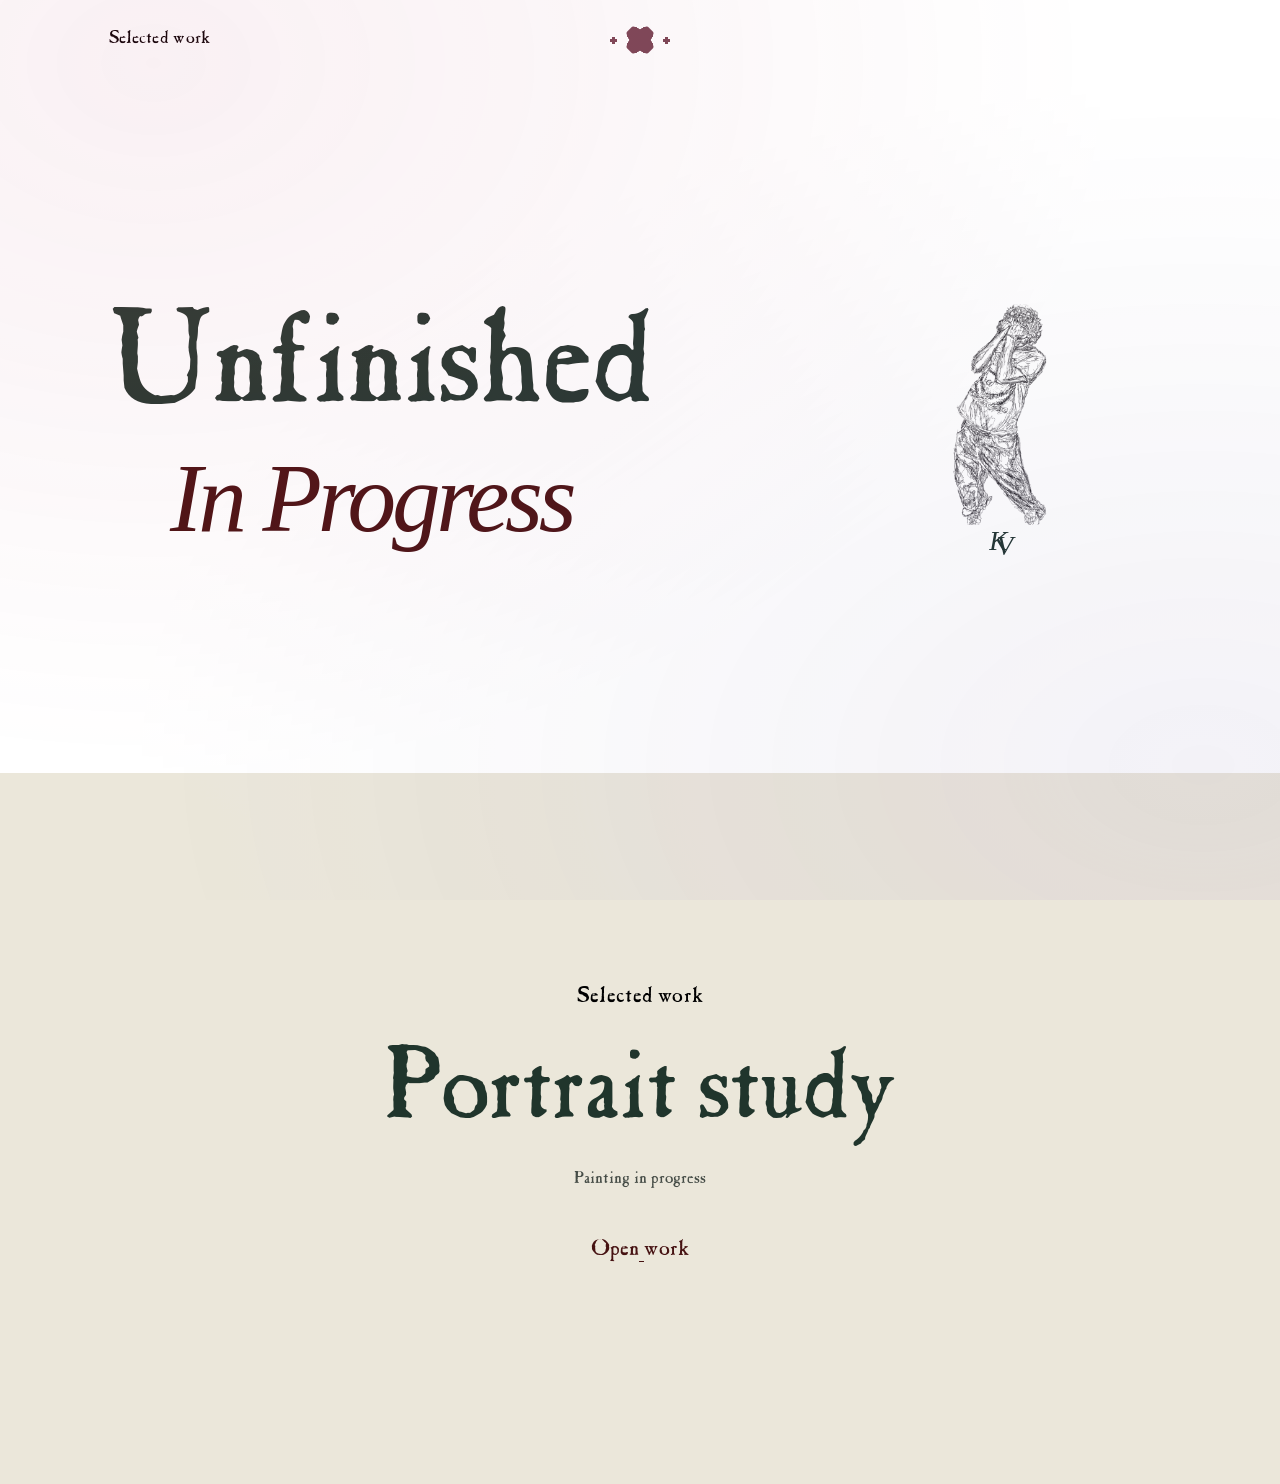
==== commit 2d83244d: "update" ====
--- a/exhibit.html
+++ b/exhibit.html
@@ -12,7 +12,7 @@
     <span class="header-ornament" aria-hidden="true"><i></i><i></i><i></i></span>
     
     <nav aria-label="Exhibition">
-      <a class="selected-type" href="#selected"><span><span class="scramble-word"><span class="scramble-text">Selected</span><span class="scramble-echo" aria-hidden="true" data-mix="ecedlteS" data-near="Seletced"></span></span> <span class="scramble-word"><span class="scramble-text">work</span><span class="scramble-echo" aria-hidden="true" data-mix="rkwo" data-near="wokr"></span></span></span> <span aria-hidden="true">↓</span></a>
+      <a class="selected-type" href="#selected"><span><span class="flow-word">Selected</span> <span class="flow-word">work</span></span></a>
     </nav>
   </header>
 
@@ -20,8 +20,8 @@
     <section class="gallery-intro page-width" aria-labelledby="show-title">
       <div>
         <h1 id="show-title" class="exhibit-title">
-          <span class="unfinished-word"><span class="scramble-word"><span class="scramble-text">Unfinished</span><span class="scramble-echo" aria-hidden="true" data-mix="nUifnsihed" data-near="Unfinisehd"></span></span></span><span class="sr-only"> / </span>
-          <em class="script"><span class="scramble-word"><span class="scramble-text">In</span><span class="scramble-echo" aria-hidden="true" data-mix="nI" data-near="In"></span></span> <span class="scramble-word"><span class="scramble-text">Progress</span><span class="scramble-echo" aria-hidden="true" data-mix="rPgoress" data-near="Progerss"></span></span></em>
+          <span class="unfinished-word"><span class="flow-word">Unfinished</span></span><span class="sr-only"> / </span>
+          <em class="script"><span class="flow-word">In</span> <span class="flow-word">Progress</span></em>
         </h1>
       </div>
 
@@ -38,11 +38,11 @@
 
     <section id="selected" class="selected-work scroll-words" aria-labelledby="work-title">
       <div class="page-width">
-        <p class="eyebrow selected-type"><span class="scramble-word"><span class="scramble-text">Selected</span><span class="scramble-echo" aria-hidden="true" data-mix="ecedlteS" data-near="Seletced"></span></span> <span class="scramble-word"><span class="scramble-text">work</span><span class="scramble-echo" aria-hidden="true" data-mix="rkwo" data-near="wokr"></span></span></p>
-        <h2 id="work-title" class="gather"><span class="scramble-word"><span class="scramble-text">Portrait</span><span class="scramble-echo" aria-hidden="true" data-mix="trPorait" data-near="Portarit"></span></span> <span class="scramble-word"><span class="scramble-text">study</span><span class="scramble-echo" aria-hidden="true" data-mix="tusdy" data-near="stduy"></span></span></h2>
+        <p class="eyebrow selected-type"><span class="flow-word">Selected</span> <span class="flow-word">work</span></p>
+        <h2 id="work-title" class="gather"><span class="flow-word">Portrait</span> <span class="flow-word">study</span></h2>
         <div class="work-entry">
-          <p><span class="scramble-word"><span class="scramble-text">Painting</span><span class="scramble-echo" aria-hidden="true" data-mix="ntaniPgi" data-near="aPinting"></span></span> <span class="scramble-word"><span class="scramble-text">in</span><span class="scramble-echo" aria-hidden="true" data-mix="ni" data-near="in"></span></span> <span class="scramble-word"><span class="scramble-text">progress</span><span class="scramble-echo" aria-hidden="true" data-mix="rpeosrgs" data-near="rpogress"></span></span></p>
-          <a class="open-work" href="portrait.html"><span><span class="scramble-word"><span class="scramble-text">Open</span><span class="scramble-echo" aria-hidden="true" data-mix="nOpe" data-near="pOen"></span></span> <span class="scramble-word"><span class="scramble-text">work</span><span class="scramble-echo" aria-hidden="true" data-mix="rkwo" data-near="wokr"></span></span></span></a>
+          <p><span class="flow-word">Painting</span> <span class="flow-word">in</span> <span class="flow-word">progress</span></p>
+          <a class="open-work" href="portrait.html"><span><span class="flow-word">Open</span> <span class="flow-word">work</span></span></a>
         </div>
       </div>
     </section>
--- a/style.css
+++ b/style.css
@@ -21,12 +21,12 @@
 :root {
   --ornament-color: #744351;
   --ornament-gap: 8px;
-  --selected-font: "Exhibit Small Caps", var(--serif);
+  --casablanca: "Casablanca Antique", var(--serif);
   --study-font: "Exhibit Italic", var(--serif);
   --pixel-font: "Exhibit Bitmap", ui-monospace, monospace;
   --drawing-width: clamp(3.4rem, 12svh, 7.4rem);
   --hero-time: 2.8s;
-  --scramble-time: 900ms;
+  --flow-time: 1.15s;
   --light-strength: .36;
   --paper: #ffffff;
   --mat: #ebe7da;
@@ -57,7 +57,7 @@
 h1, h2, p { margin: 0; }
 h1, h2 { font-family: var(--serif); font-weight: 400; }
 .unfinished-word {
-  font-family: "Casablanca Antique", var(--serif);
+  font-family: var(--casablanca);
   font-weight: 400;
   letter-spacing: -.02em;
 }
@@ -88,7 +88,7 @@
   font-size: .9rem;
 }
 .site-bar a, .quiet-link {
-  min-height: 44px;
+  min-height: 64px;
   display: inline-flex;
   align-items: center;
   gap: .45rem;
@@ -97,7 +97,7 @@
 .site-bar a:hover, .quiet-link:hover { text-decoration: underline; }
 .artist-name { font-weight: 550; letter-spacing: -.025em; }
 .eyebrow {
-  font: 500 .76rem/1.5 var(--sans);
+  font: 600 .76rem/1.5 var(--sans);
   letter-spacing: .1em;
   text-transform: uppercase;
 }
@@ -143,7 +143,7 @@
 }
 
 /* 3. The entrance. The actual page change is in index.html. */
-.entrance-page { background: #20312a; color: var(--paper); }
+.entrance-page { background: #24322c; color: var(--paper); }
 .entrance {
   --track-color: #6d766a;
   min-height: 100vh;
@@ -155,19 +155,18 @@
   padding: 2rem 1.25rem;
   text-align: center;
 }
-.boot-prompt { display: block; margin-bottom: 1.5rem; color: #d6b7bc; font: 1rem/1.2 var(--pixel-font); }
-.entrance h1 { font: 400 clamp(2.6rem, 8vw, 6.2rem)/1.04 var(--pixel-font); }
-.entrance h1 .unfinished-word, .entrance h1 .script { font-family: inherit; font-style: normal; letter-spacing: 0; }
-.entrance h1 .script { display: block; color: #ddbcc0; margin-top: .22em; font-size: .53em; letter-spacing: .08em; }
+.boot-prompt { display: block; margin-bottom: 1.5rem; color: #d9b3ba; font: 400 1.1rem/1.2 var(--casablanca); }
+.entrance h1 { font: 400 clamp(3.25rem, 8vw, 7rem)/1.04 var(--casablanca); }
+.entrance h1 .script { display: block; color: #e0b8c0; margin-top: .1em; font-size: .71em; letter-spacing: -.044em; }
 .entrance-status { width: min(17.5rem, 80vw); }
-.entrance-status .meter-label, .entrance-status .number, .entrance-status .quiet-link { font: 400 .98rem/1.5 var(--pixel-font); }
-.entrance-status .quiet-link { margin-top: .85rem; color: #deded1; }
+.entrance-status .meter-label, .entrance-status .number, .entrance-status .quiet-link { font: 400 1.1rem/1.5 var(--casablanca); }
+.entrance-status .quiet-link { margin-top: .85rem; color: #fff; }
 .entrance-status .track { height: 8px; position: relative; }
-.entrance-status .track::after { content: ""; position: absolute; inset: 0; background: repeating-linear-gradient(90deg, transparent 0 8px, #20312a 8px 10px); }
+.entrance-status .track::after { content: ""; position: absolute; inset: 0; background: repeating-linear-gradient(90deg, transparent 0 8px, #24322c 8px 10px); }
 @keyframes cursor-pulse { 0%, 45% { opacity: 1; } 55%, 100% { opacity: .2; } }
 @media (prefers-reduced-motion: no-preference) {
   .entrance-status .meter { animation-timing-function: steps(25, end); }
-  .pixel-cursor { animation: cursor-pulse 1s step-end 3; }
+  .pixel-cursor { animation: cursor-pulse 1s step-end 8; }
 }
 
 /* 4. The exhibition title and the artist's drawing share the opening screen. */
@@ -208,7 +207,7 @@
   to { opacity: 1; transform: none; }
 }
 @media (prefers-reduced-motion: no-preference) {
-  .gallery-intro .exhibit-title, .artist-portrait { animation: gallery-arrival var(--hero-time) ease-out both; }
+  .artist-portrait { animation: gallery-arrival var(--hero-time) ease-out both; }
 }
 /* The ornament is a cluster of three four-petal rosettes floating in the header. */
 .header-ornament {
@@ -223,25 +222,25 @@
     radial-gradient(ellipse 31% 25% at 25% 50%, currentColor 94%, transparent),
     radial-gradient(ellipse 31% 25% at 75% 50%, currentColor 94%, transparent);
 }
-.header-ornament i:nth-child(2) { width: 17px; transform: rotate(45deg); }
+.header-ornament i:nth-child(2) { width: 30px; transform: rotate(45deg); }
 .selected-work {
   background: var(--mat); min-height: 79vh; min-height: 79svh; padding-block: clamp(5rem, 10vw, 9rem);
   display: grid; align-items: center; text-align: center;
 }
 .selected-type, .selected-work .selected-type {
-  font: 400 1.18rem/1.2 var(--selected-font); letter-spacing: .07em;
-  color: var(--wine); text-transform: none;
+  font: 400 1.18rem/1.2 var(--casablanca); letter-spacing: .015em;
+  color: #000; text-transform: none;
 }
 .selected-work .selected-type { font-size: clamp(1.15rem, 1.8vw, 1.55rem); }
 .gather {
   max-width: 100%; margin: clamp(1.2rem, 3vh, 2.6rem) auto .65rem;
-  font: italic 400 clamp(3rem, 8.2vw, 7.3rem)/1.12 var(--study-font); letter-spacing: -.048em;
+  font: 400 clamp(3rem, 8.2vw, 7.3rem)/1.12 var(--casablanca); letter-spacing: -.02em;
 }
 .work-entry { display: grid; justify-items: center; gap: clamp(1.6rem, 4vh, 3.4rem); }
-.work-entry p { font: .9rem/1.5 var(--sans); color: var(--muted); }
+.work-entry p { font: 400 1.12rem/1.5 var(--casablanca); color: var(--muted); }
 .open-work {
   display: inline-flex; align-items: center; min-height: 44px;
-  font: italic 400 1.45rem/1.2 var(--study-font); color: var(--wine);
+  font: 400 1.45rem/1.2 var(--casablanca); color: var(--wine);
   text-decoration: underline; text-decoration-thickness: 1px; text-underline-offset: .24em;
 }
 a.open-work:hover { text-underline-offset: .37em; }
@@ -257,81 +256,49 @@
 
 a.open-work:focus-visible { animation: none; opacity: 1; }
 
-/* 5. Scrambled type. The real word reserves its width and supplies its reading order. */
-.scramble-word {
-  --from-x: -.13em;
-  position: relative;
-  display: inline-block;
-  white-space: nowrap;
-}
-.scramble-word:nth-child(even) { --from-x: .15em; }
-.scramble-text { display: inline-block; }
+/* 5. Words arrive on the entrance and gallery. Portrait copy uses normal text. */
 .scramble-echo { display: none; }
-
-@keyframes settle-word {
-  0%, 45% { opacity: 0; transform: translateY(.08em); }
-  79% { opacity: 1; }
-  100% { opacity: 1; transform: none; }
-}
-@keyframes shuffle-word {
-  0% {
-    content: attr(data-mix);
-    opacity: .72;
-    transform: translate(var(--from-x), -.12em) skewX(-6deg);
-  }
-  29% {
-    content: attr(data-mix);
-    opacity: .82;
-    transform: translate(.03em, .035em) skewX(2deg);
-  }
-  30%, 48% { content: attr(data-near); opacity: .84; transform: translateY(-.025em); }
-  72%, 100% { content: attr(data-near); opacity: 0; transform: none; }
-}
-@media (prefers-reduced-motion: no-preference) {
-  .scramble-echo {
-    position: absolute;
-    inset-block-start: 0;
-    inset-inline-start: 0;
-    display: block;
-    pointer-events: none;
-    user-select: none;
-  }
-  .scramble-echo::before { content: attr(data-mix); display: inline-block; opacity: 0; }
-  .scramble-text, .scramble-echo::before {
-    animation-duration: var(--scramble-time);
-    animation-delay: var(--word-wait, 0s);
-    animation-timing-function: linear;
-    animation-fill-mode: forwards;
-  }
-  .scramble-text { animation-name: settle-word; }
-  .scramble-echo::before { animation-name: shuffle-word; }
-
-  /* Where view timelines are supported, lower text resolves as it crosses the edge. */
+.flow-word { display: inline-block; }
+@keyframes word-arrival {
+  from { opacity: 0; transform: translateY(.38em); }
+  to { opacity: 1; transform: translateY(0); }
+}
+@media (prefers-reduced-motion: no-preference) {
+  :where(.entrance-page, .gallery-page) :is(.flow-word, .scramble-word) {
+    display: inline-block;
+    animation: word-arrival var(--flow-time) cubic-bezier(.19,.72,.22,1) var(--lag, 0ms) both;
+  }
+  :is(.flow-word, .scramble-word):nth-child(2) { --lag: 120ms; }
+  :is(.flow-word, .scramble-word):nth-child(3) { --lag: 240ms; }
+  .exhibit-title, .entrance-title h1 { --flow-time: var(--hero-time); }
+  .exhibit-title .script, .entrance-title .script { --lag: 140ms; }
+  .exhibit-title .script > :nth-child(2), .entrance-title .script > :nth-child(2) { --lag: 260ms; }
+
   @supports (animation-timeline: view()) and (animation-range: entry 0% entry 100%) {
-    :where(.scroll-words) .scramble-word { view-timeline: --word-view block; }
-    :where(.scroll-words) .scramble-text,
-    :where(.scroll-words) .scramble-echo::before {
-      animation-timeline: --word-view;
-      animation-range: entry 0% entry 100%;
+    .gallery-page .scroll-words :is(.selected-type, .gather, .work-entry p, .open-work) { view-timeline: --line block; }
+    .gallery-page .scroll-words :is(.flow-word, .scramble-word) {
+      animation-timeline: --line;
       animation-duration: 1ms;
       animation-delay: 0s;
+      animation-range: entry 0% entry 100%;
     }
   }
-
-  /* A viewport trigger starts a timed animation that finishes even if the visitor stops scrolling. */
-  @supports (timeline-trigger: --word-in view() entry 0% exit 100%) and (trigger-scope: --word-in) and (animation-trigger: --word-in play-once) {
-    :where(.scroll-words) .scramble-word {
-      timeline-trigger: --word-in view() entry 0% exit 100%;
-      trigger-scope: --word-in;
+  @supports (timeline-trigger: --line-in view() entry 0% exit 100%) and (trigger-scope: --line-in) and (animation-trigger: --line-in play-once) {
+    .gallery-page .scroll-words :is(.selected-type, .gather, .work-entry p, .open-work) {
+      timeline-trigger: --line-in view() entry 0% exit 100%;
+      trigger-scope: --line-in;
     }
-    :where(.scroll-words) .scramble-text,
-    :where(.scroll-words) .scramble-echo::before {
+    .gallery-page .scroll-words :is(.flow-word, .scramble-word) {
       animation-timeline: auto;
       animation-range: normal;
-      animation-duration: var(--scramble-time);
-      animation-trigger: --word-in play-once;
+      animation-duration: var(--flow-time);
+      animation-delay: var(--lag, 0ms);
+      animation-trigger: --line-in play-once;
     }
   }
+}
+@media print, (forced-colors: active) {
+  :where(.entrance-page, .gallery-page) :is(.flow-word, .scramble-word) { animation: none; }
 }
 
 /* A translucent wash is visible on white paper. The second layer blends with the ink and painting. */
@@ -378,7 +345,7 @@
 .loading-orbit { position: absolute; left: calc(50% - 10px); top: calc(50% - 10px); width: 20px; height: 20px; }
 .loading-orbit i {
   position: absolute; left: 8px; top: 0; width: 4px; height: 4px; border-radius: 50%;
-  background: #fff8ea; box-shadow: 0 0 2px #231b17; transform-origin: 2px 10px;
+  background: #000; box-shadow: 0 0 2px #fff; transform-origin: 2px 10px;
 }
 .loading-orbit i:nth-child(2) { transform: rotate(120deg); opacity: .78; }
 .loading-orbit i:nth-child(3) { transform: rotate(240deg); opacity: .56; }
@@ -391,8 +358,8 @@
 .work-loading .meter { width: min(100%, 32vh, 18rem); }
 .boot-error {
   position: fixed; inset: 0; z-index: 30; overflow: auto;
-  color: #c8debd; background-color: #000;
-  background-image: repeating-linear-gradient(0deg, transparent 0 3px, #a5c6a207 3px 4px);
+  color: #920c0c; background-color: #000;
+  background-image: repeating-linear-gradient(0deg, transparent 0 3px, #00000007 3px 4px);
   font-family: ui-monospace, Consolas, "Courier New", monospace;
 }
 .boot-log { max-width: 66rem; margin-inline: auto; padding: clamp(3rem, 17vh, 12rem) clamp(1.3rem, 7vw, 7rem) 3.5rem; }
@@ -406,16 +373,15 @@
   @media (forced-colors: none) {
     .boot-error h2 {
       color: transparent; text-shadow: none; background-clip: text;
-      background-image: repeating-linear-gradient(0deg, #9daa97 0 1px, #cce1c1 1px 4px);
+      background-image: repeating-linear-gradient(0deg, #9daa97 0 1px, #f40f0f 1px 4px);
     }
-    .boot-error h2::after { background: #cce1c1; }
+    .boot-error h2::after { background: #000; }
   }
 }
 .boot-status { font-size: clamp(.95rem, 2vw, 1.15rem); }
-.boot-error:not(:target) { --word-wait: calc(var(--time) + var(--hold)); }
 .boot-statement { max-width: 52ch; margin: 2.1rem 0 1.1rem; color: #abbba4; font-size: .9rem; line-height: 1.7; }
 .retry, .boot-back { display: block; width: fit-content; padding-block: .7rem; }
-.retry { font-size: 1.13rem; text-decoration-thickness: 2px; }
+.retry { font-size: 2.13rem; text-decoration-thickness: 2px; }
 .retry::before { content: "> " / ""; }
 .boot-back { font-size: .8rem; color: #a3b49a; }
 @keyframes boot-on  { from { visibility: hidden; } to { visibility: visible; } }
@@ -447,7 +413,6 @@
   .work-page:not(:has(:target)) .work-loading,
   .work-page:not(:has(:target)) .boot-error,
   .work-page:not(:has(:target)) > .site-bar { animation-delay: calc(.72s + var(--time) + var(--hold)); }
-  .work-page:not(:has(:target)) .boot-error { --word-wait: calc(.72s + var(--time) + var(--hold)); }
 }
 
 /* The short pause also exposes the blurred state when movement is reduced. */
